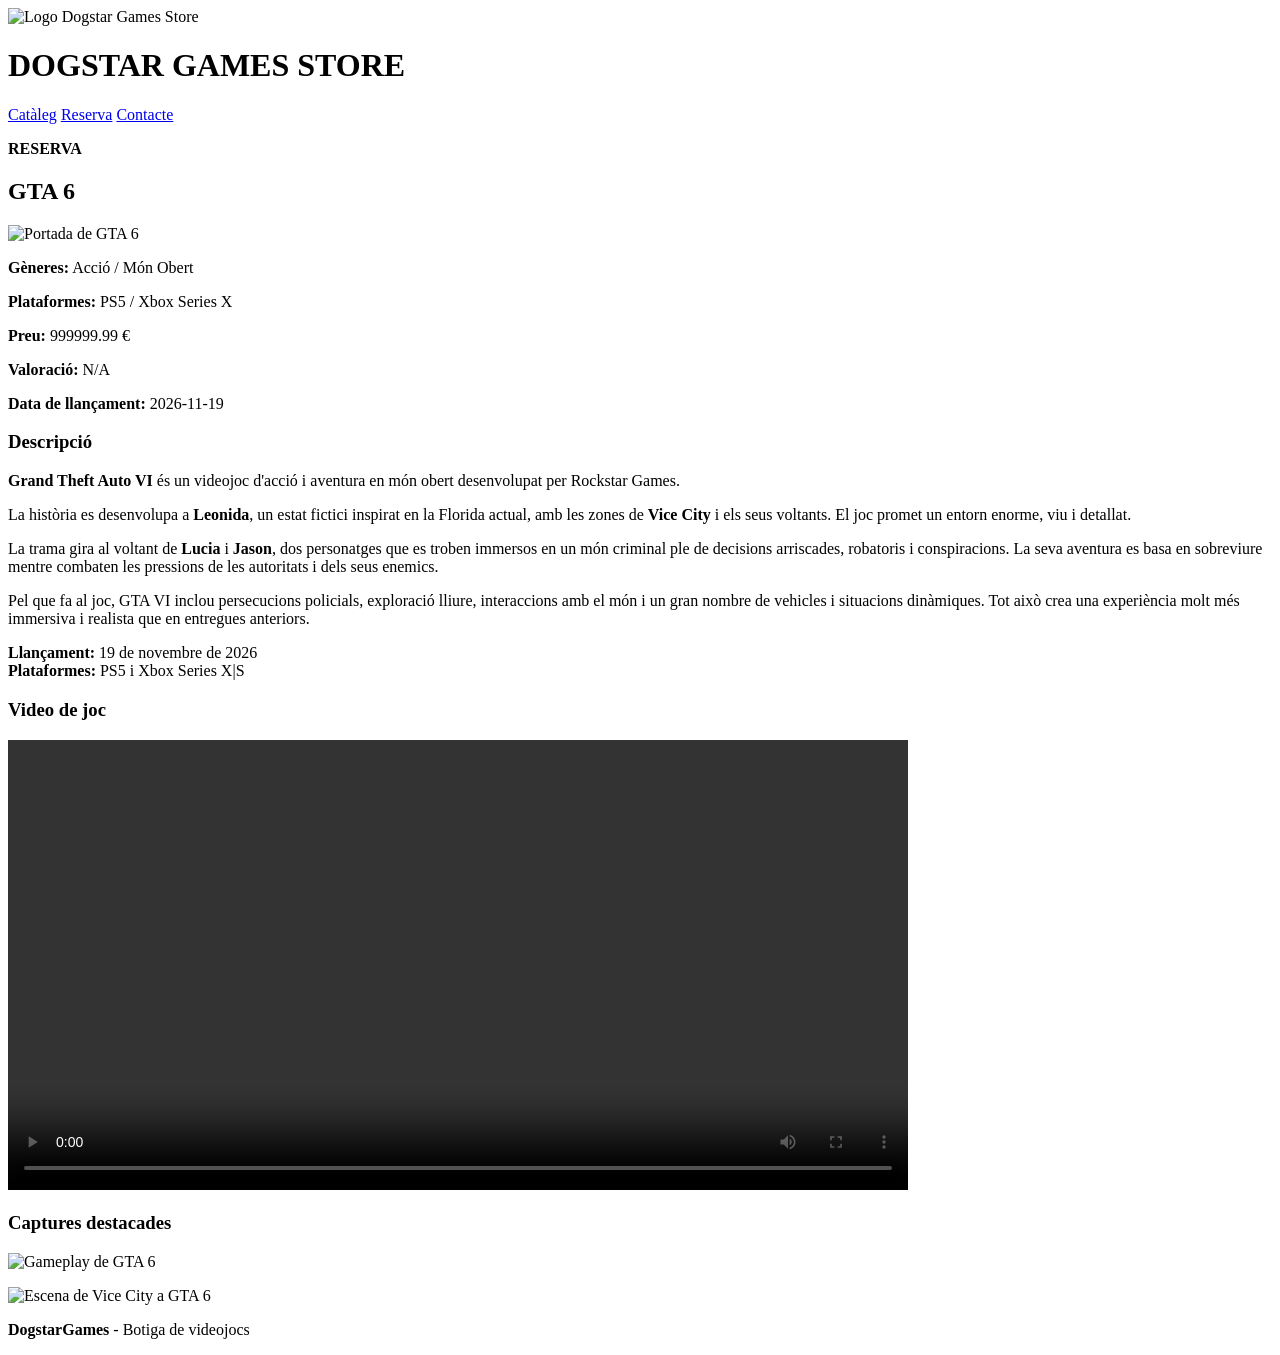
==== html/fitxa.html @ f4ef096f "rthrt" ====
<!DOCTYPE html>
<html lang="ca">
    <head>
        <meta charset="UTF-8">
        <title>GTA 6 | Dogstar Games Store</title>
        <meta name="description" content="Fitxa detallada del joc GTA 6 a Dogstar Games Store">
        <meta name="viewport" content="width=device-width, initial-scale=1.0">
        
    </head>
    <body>
        <header class="site-header">
            <div class="brand">
                <img src="img/logo dogstar.png" alt="Logo Dogstar Games Store" width="40" height="40">
                <h1>DOGSTAR GAMES STORE</h1>
            </div>
            <nav class="main-nav">
                <a href="web cataleg videojocs .html">Catàleg</a>
                <a href="formulari reserva.html">Reserva</a>
                <a href="contacte.html">Contacte</a>
            </nav>
        </header>

        <main>
            <section>
                <p><strong>RESERVA</strong></p>
                <h2><strong>GTA 6</strong></h2>
                <img src="img/GTA VI.jpg" alt="Portada de GTA 6" width="900" height="500">
                <p><strong>Gèneres:</strong> Acció / Món Obert</p>
                <p><strong>Plataformes:</strong> PS5 / Xbox Series X</p>
                <p><strong>Preu:</strong> 999999.99 €</p>
                <p><strong>Valoració:</strong> N/A </p>
                <p><strong>Data de llançament:</strong> 2026-11-19</p>
            </section>

            <section>
                <h3>Descripció</h3>

                <p><strong>Grand Theft Auto VI</strong> és un videojoc d'acció i aventura en món obert desenvolupat per Rockstar Games.</p>

                <p>La història es desenvolupa a <strong>Leonida</strong>, un estat fictici inspirat en la Florida actual, amb les zones de <strong>Vice City</strong> i els seus voltants. El joc promet un entorn enorme, viu i detallat.</p>

                <p>La trama gira al voltant de <strong>Lucia</strong> i <strong>Jason</strong>, dos personatges que es troben immersos en un món criminal ple de decisions arriscades, robatoris i conspiracions. La seva aventura es basa en sobreviure mentre combaten les pressions de les autoritats i dels seus enemics.</p>

                <p>Pel que fa al joc, GTA VI inclou persecucions policials, exploració lliure, interaccions amb el món i un gran nombre de vehicles i situacions dinàmiques. Tot això crea una experiència molt més immersiva i realista que en entregues anteriors.</p>

                <p><strong>Llançament:</strong> 19 de novembre de 2026<br>
                <strong>Plataformes:</strong> PS5 i Xbox Series X|S</p>
            </section>
                        <section>
                <h3>Video de joc</h3>
                <video controls width="900">
                  <source src="img/GTA VI Launch Trailer.mp4" type="video/mp4">
                </video>
            </section>
            <section>
                <h3>Captures destacades</h3>
                <img src="img/1 Gameplay GTA VI.jpg" alt="Gameplay de GTA 6" width="900" height="500">
                <p></p>
                <img src="img/Lucia Vaixell.jpg" alt="Escena de Vice City a GTA 6" width="900" height="500">
            </section>


        </main>

        <footer>
            <p><strong>DogstarGames</strong> - Botiga de videojocs</p>
        </footer>
    </body>
</html>
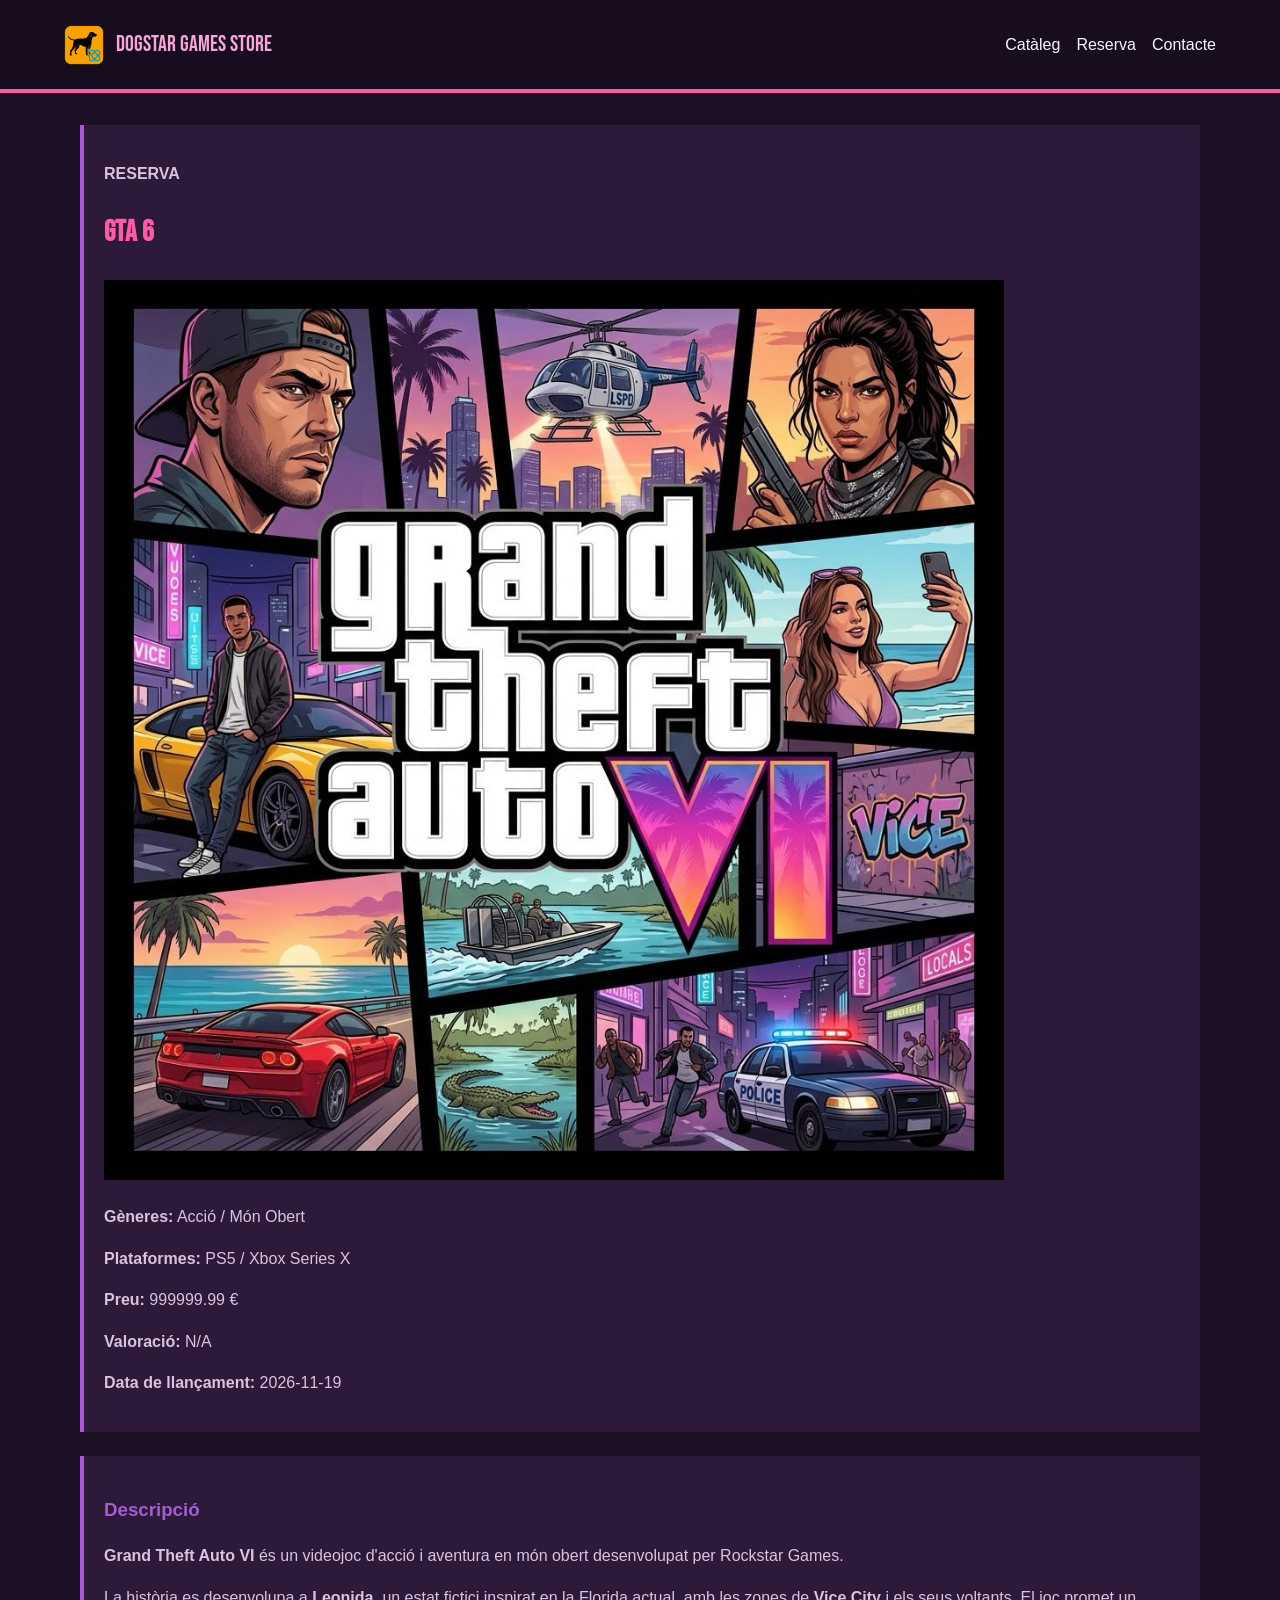
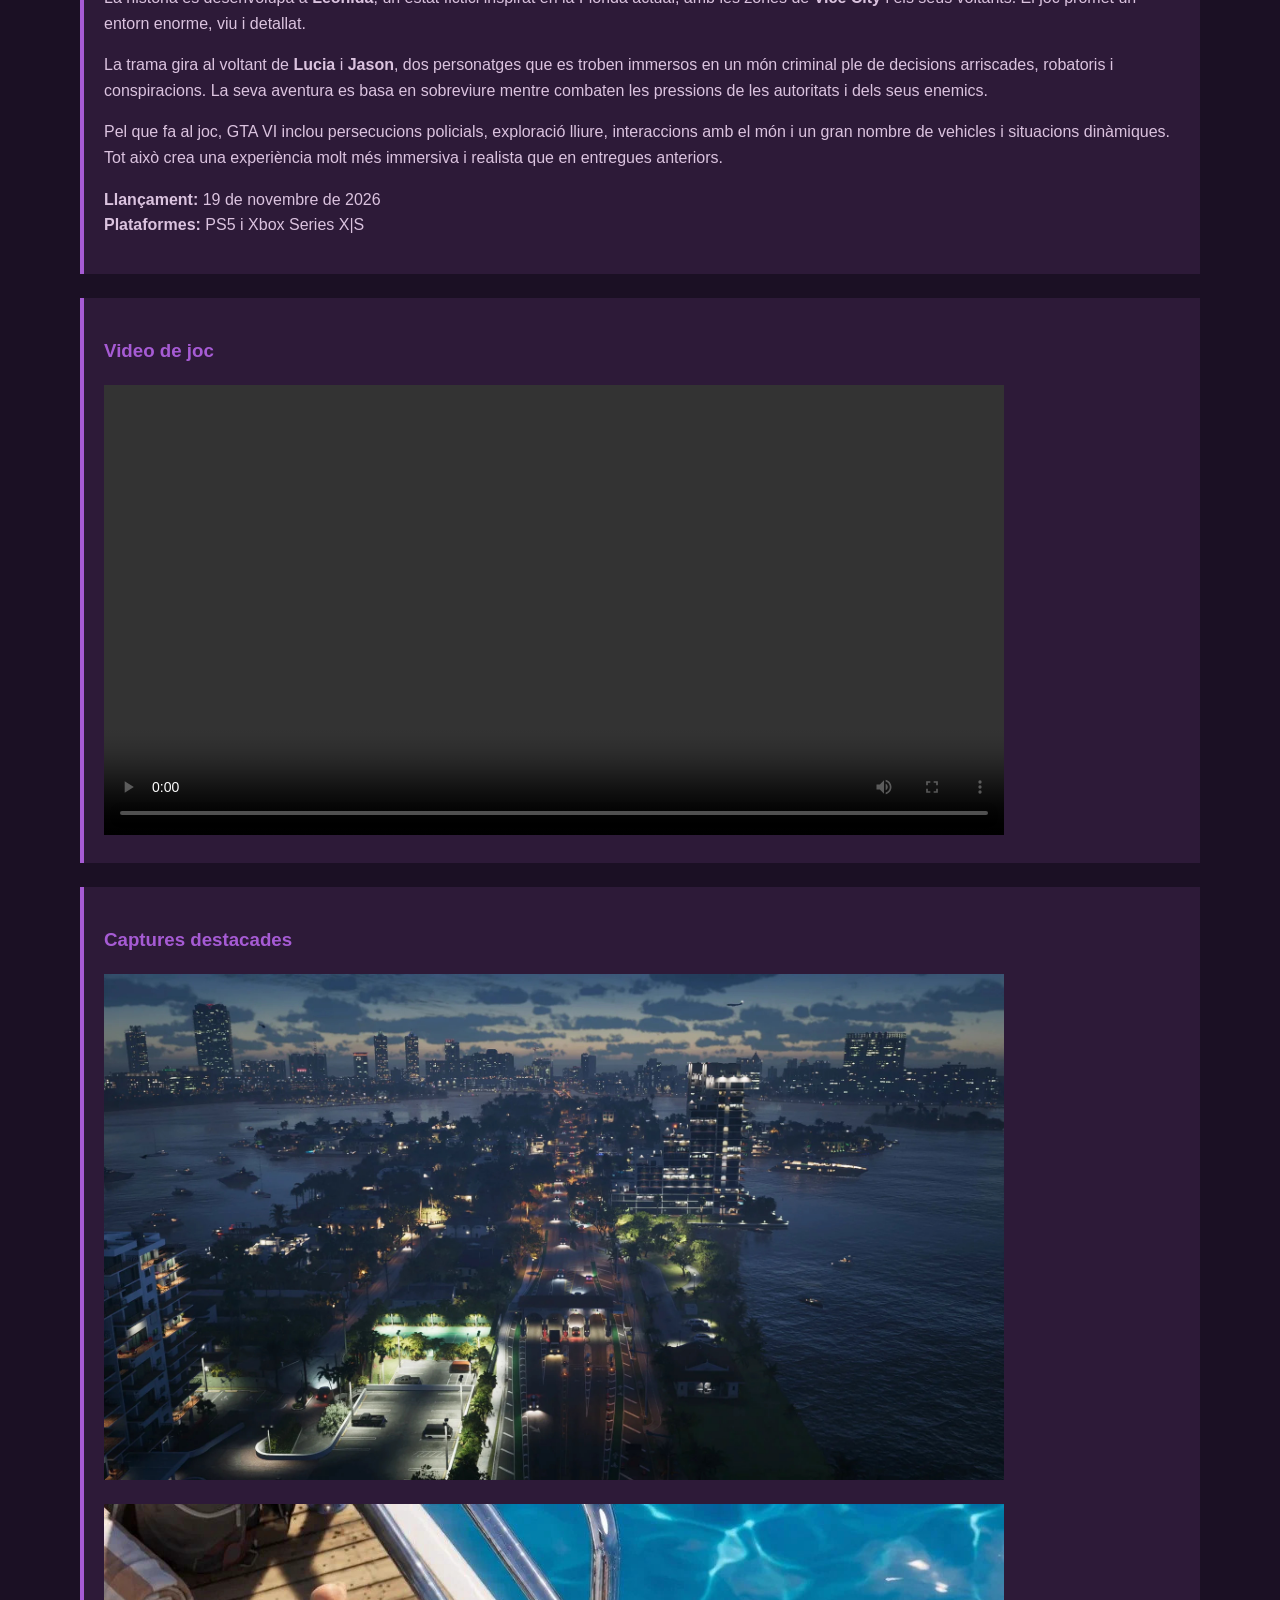
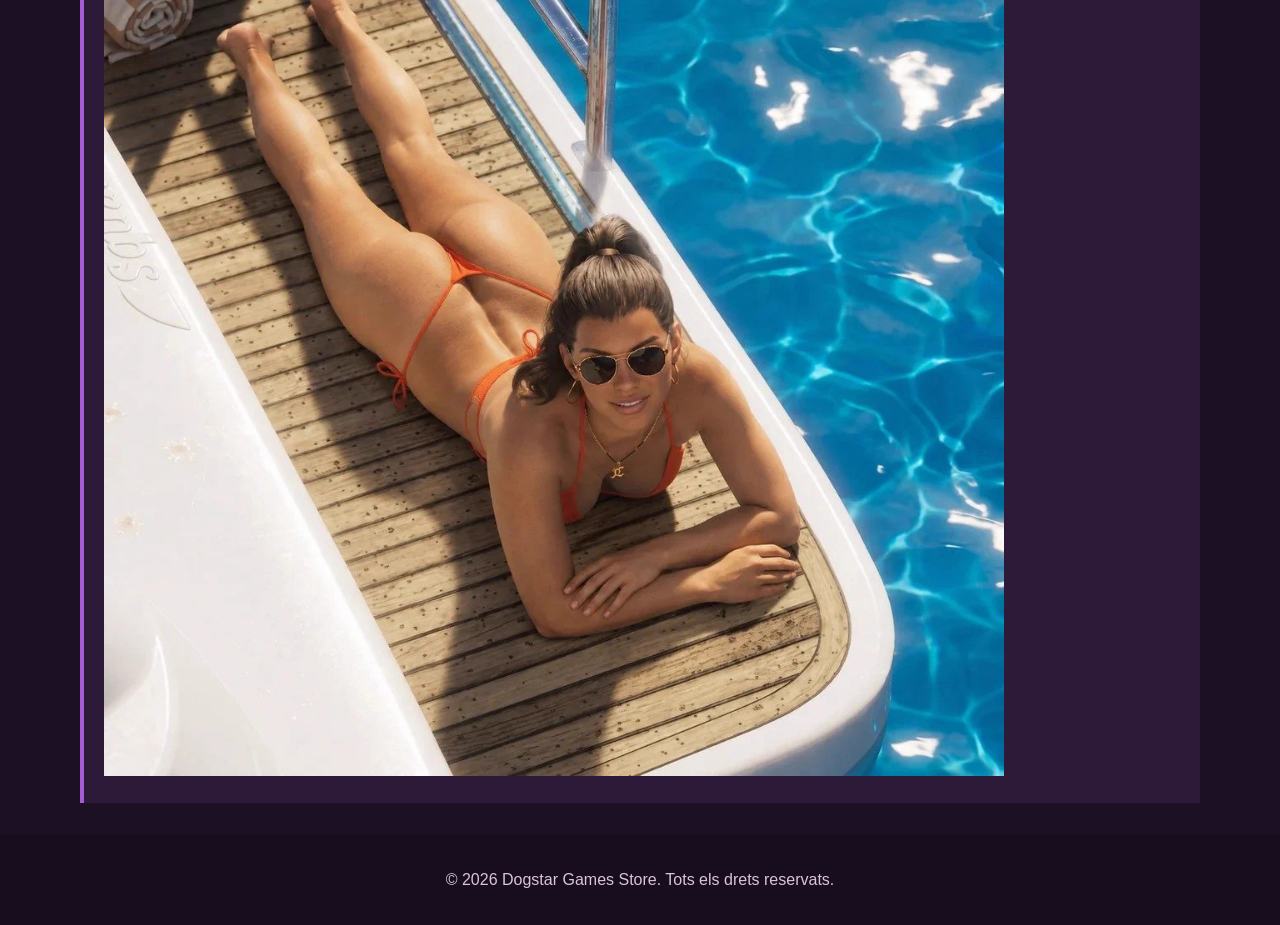
==== commit dbdb4014: "Final." ====
--- a/html/fitxa.html
+++ b/html/fitxa.html
@@ -5,12 +5,13 @@
         <title>GTA 6 | Dogstar Games Store</title>
         <meta name="description" content="Fitxa detallada del joc GTA 6 a Dogstar Games Store">
         <meta name="viewport" content="width=device-width, initial-scale=1.0">
+        <link rel="stylesheet" href="../css/estils.css">
         
     </head>
     <body>
         <header class="site-header">
-            <div class="brand">
-                <img src="img/logo dogstar.png" alt="Logo Dogstar Games Store" width="40" height="40">
+            <div class="logo">
+                <img src="../img/logo dogstar.png" alt="Logo Dogstar Games Store" width="40" height="40">
                 <h1>DOGSTAR GAMES STORE</h1>
             </div>
             <nav class="main-nav">
@@ -20,11 +21,11 @@
             </nav>
         </header>
 
-        <main>
+        <main id="fitxa">
             <section>
                 <p><strong>RESERVA</strong></p>
                 <h2><strong>GTA 6</strong></h2>
-                <img src="img/GTA VI.jpg" alt="Portada de GTA 6" width="900" height="500">
+                <img src="../img/GTA VI.jpg" alt="Portada de GTA 6" width="900" height="500">
                 <p><strong>Gèneres:</strong> Acció / Món Obert</p>
                 <p><strong>Plataformes:</strong> PS5 / Xbox Series X</p>
                 <p><strong>Preu:</strong> 999999.99 €</p>
@@ -49,21 +50,21 @@
                         <section>
                 <h3>Video de joc</h3>
                 <video controls width="900">
-                  <source src="img/GTA VI Launch Trailer.mp4" type="video/mp4">
+                  <source src="../img/GTA VI Launch Trailer.mp4" type="video/mp4">
                 </video>
             </section>
             <section>
                 <h3>Captures destacades</h3>
-                <img src="img/1 Gameplay GTA VI.jpg" alt="Gameplay de GTA 6" width="900" height="500">
+                <img src="../img/1 Gameplay GTA VI.jpg" alt="Gameplay de GTA 6" width="900" height="500">
                 <p></p>
-                <img src="img/Lucia Vaixell.jpg" alt="Escena de Vice City a GTA 6" width="900" height="500">
+                <img src="../img/Lucia Vaixell.jpg" alt="Escena de Vice City a GTA 6" width="900" height="500">
             </section>
 
 
         </main>
 
         <footer>
-            <p><strong>DogstarGames</strong> - Botiga de videojocs</p>
+            <p>&copy; 2026 Dogstar Games Store. Tots els drets reservats.</p>
         </footer>
     </body>
 </html>
--- a/css/estils.css
+++ b/css/estils.css
@@ -0,0 +1,122 @@
+@import url("https://fonts.googleapis.com/css2?family=Bebas+Neue&display=swap");
+
+* {
+    box-sizing: border-box;
+}
+
+:root {
+    --fons: #1b1024;
+    --superficie: #2d1a38;
+    --text: #fff3fb;
+    --textSuau: #dbc3df;
+    --lila: #a65bd4;
+    --rosa: #ff5ca8;
+    --rosaClar: #f6a6d8;
+    --text-font: Arial, sans-serif;
+    --title-font: "Bebas Neue", Impact, "Arial Narrow Bold", sans-serif;
+}
+
+body {
+    margin: 0;
+    background: var(--fons);
+    color: var(--text);
+    font-family: var(--text-font);
+    line-height: 1.6;
+}
+
+.site-header,
+.logo,
+.main-nav {
+    display: flex;
+    align-items: center;
+}
+
+.site-header {
+    justify-content: space-between;
+    flex-wrap: wrap;
+    gap: 1rem;
+    padding: 1rem 5%;
+    background: #170d1e;
+    border-bottom: .25rem solid var(--rosa);
+}
+
+.logo { gap: .75rem; }
+.logo h1 { color: var(--rosaClar); font: 1.4rem var(--title-font); text-transform: uppercase; }
+.main-nav { flex-wrap: wrap; gap: 1rem; }
+.main-nav a { color: var(--text); text-decoration: none; }
+.main-nav a:hover { color: var(--rosaClar); }
+
+main {
+    width: 90%;
+    max-width: 70rem;
+    margin: 2rem auto;
+}
+
+#reserva { max-width: 42rem; }
+
+.catalog {
+    display: grid;
+    max-width: 76rem;
+    grid-template-columns: repeat(auto-fit, minmax(15rem, 1fr));
+    gap: 1rem;
+}
+
+.catalog-title {
+    grid-column: 1 / -1;
+    margin: 0;
+    font-size: 2.5rem;
+}
+
+section {
+    margin-bottom: 1.5rem;
+    padding: 1.25rem;
+    background: var(--superficie);
+    border-left: .3rem solid var(--lila);
+}
+
+.catalog section { margin: 0; border-left-color: var(--rosa); }
+
+h2 { color: var(--rosa); }
+h3 { color: var(--lila); }
+h2 {
+    font-family: var(--title-font);
+    font-size: 1.8rem;
+    font-weight: normal;
+    text-transform: uppercase;
+}
+p { color: var(--textSuau); }
+.catalog h3 { color: var(--textSuau); }
+
+img, video { max-width: 100%; height: auto; }
+.catalog img { display: block; width: auto; margin: .5rem auto; }
+
+form { padding: 1.25rem; border-top: .25rem solid var(--rosaClar); }
+input:not([type="checkbox"]), select, textarea {
+    width: 100%;
+    margin: .3rem 0 1rem;
+    padding: .65rem;
+    color: var(--text);
+    border: 1px solid var(--textSuau);
+    font: inherit;
+}
+
+button {
+    padding: .7rem 1rem;
+    color: #fff;
+    background: var(--lila);
+    border: 0;
+    cursor: pointer;
+}
+button:hover { background: var(--rosa); }
+
+footer {
+    padding: 1rem;
+    color: #fff;
+    background: #170d1e;
+    text-align: center;
+}
+
+@media (max-width: 40rem) {
+    .site-header { align-items: flex-start; flex-direction: column; }
+    .catalog { grid-template-columns: 1fr; }
+}
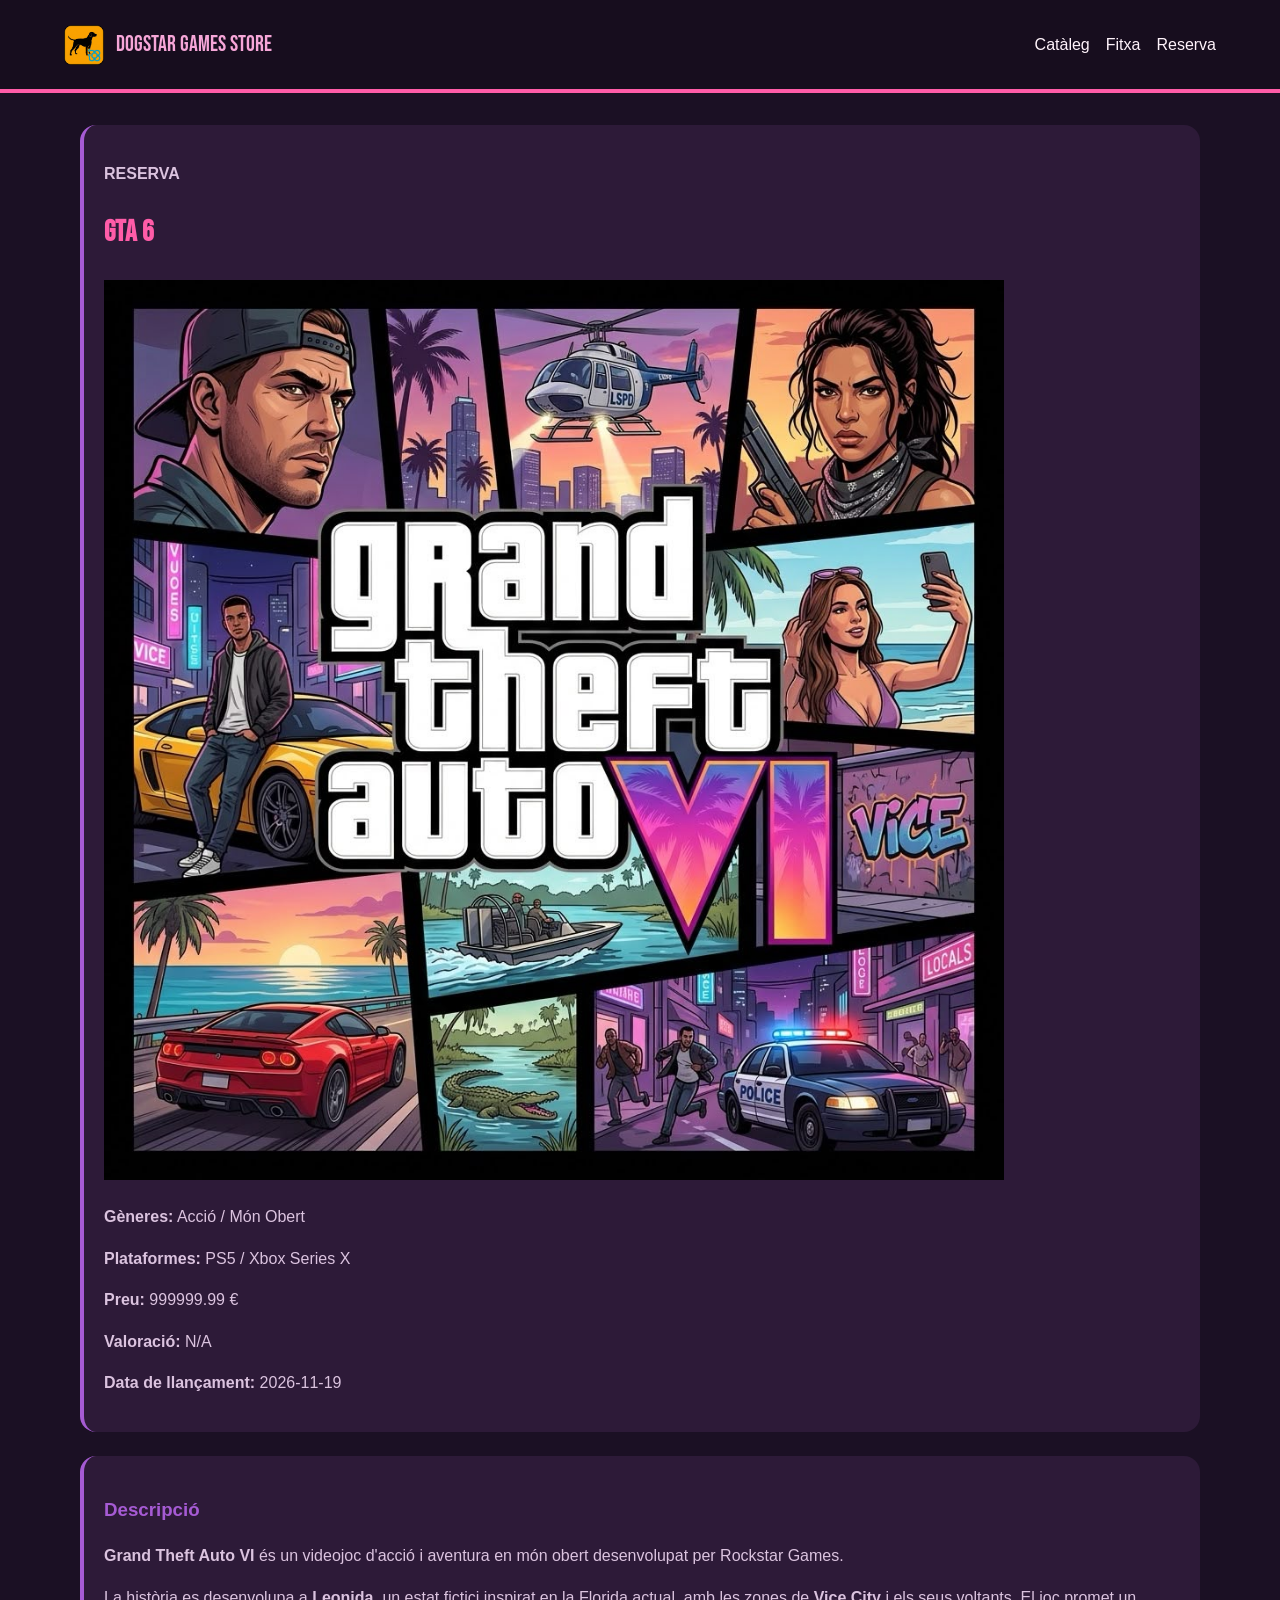
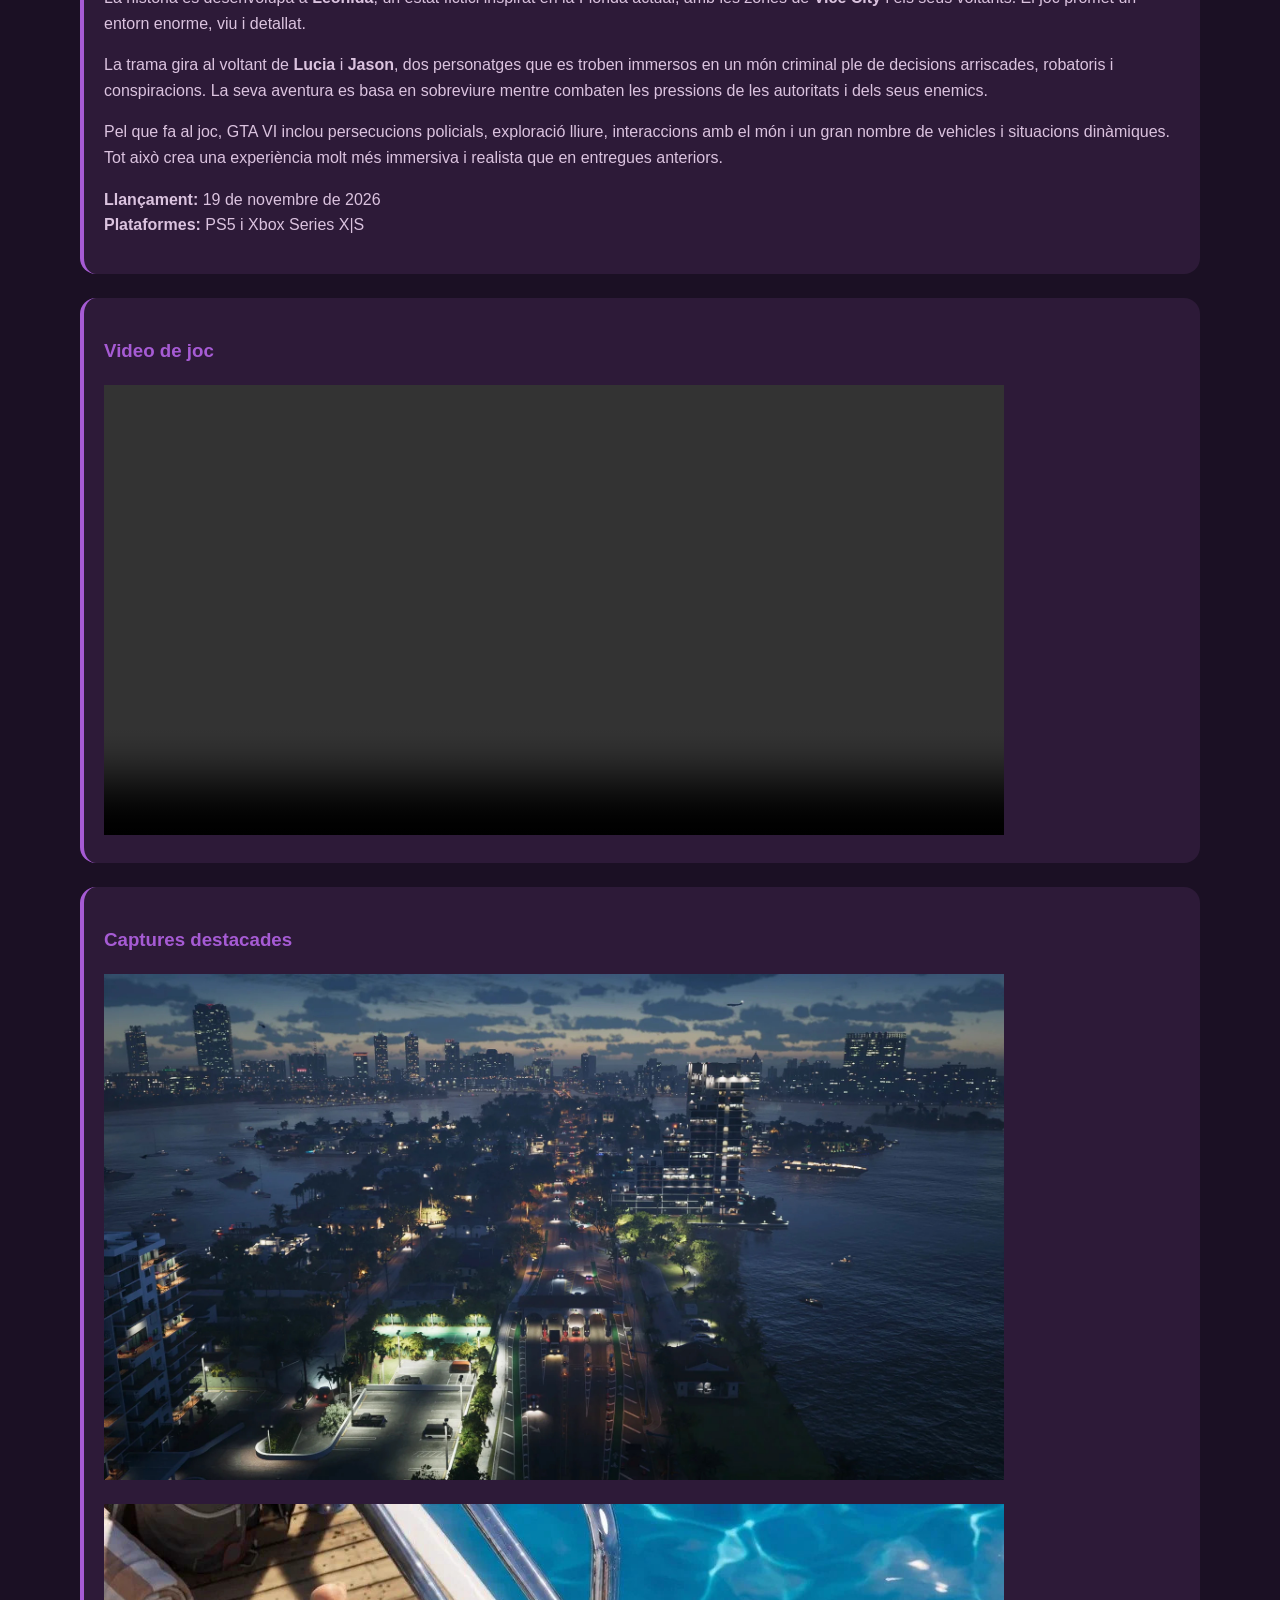
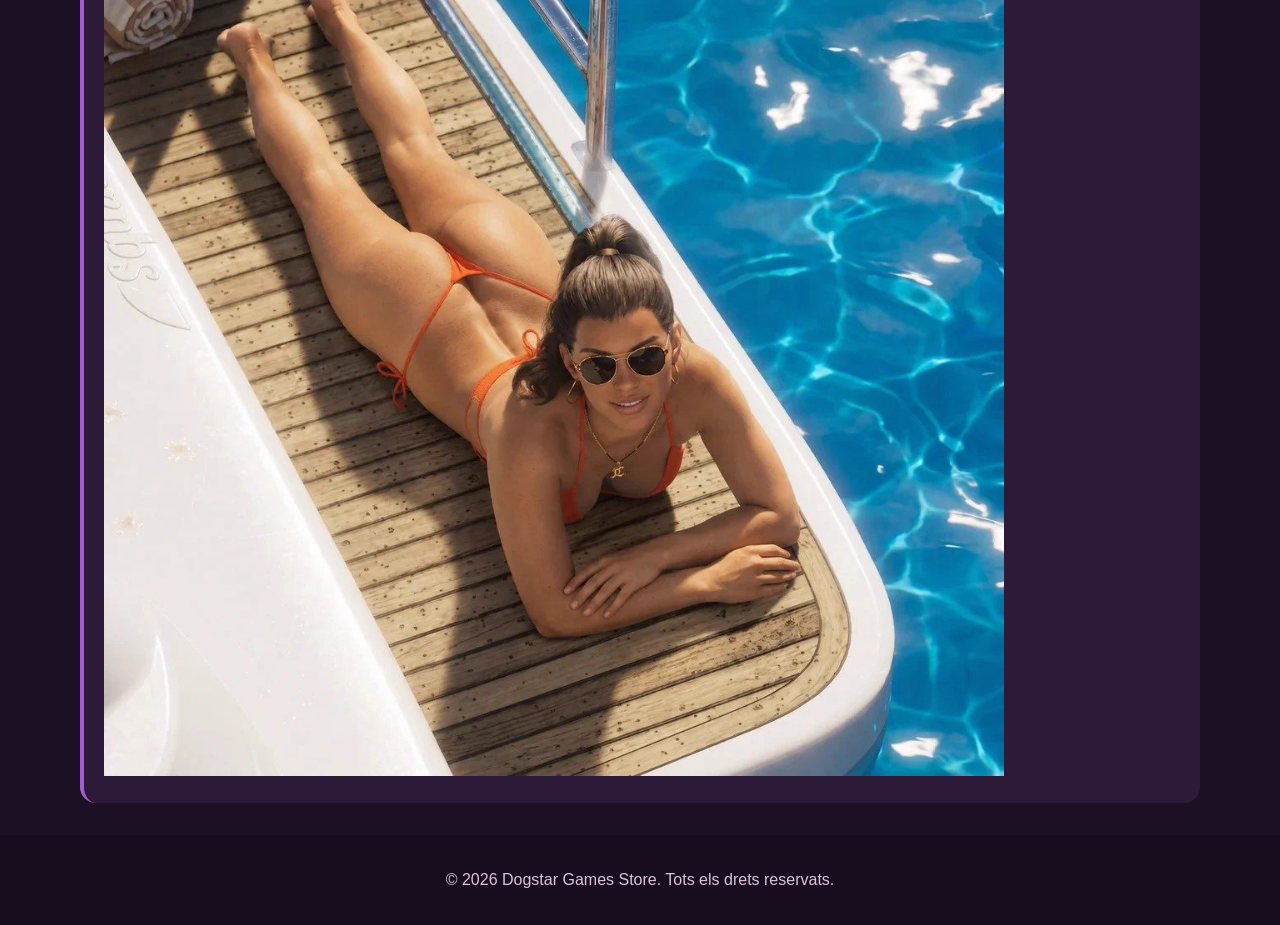
==== commit 442c9b98: "me cago en mis muetos" ====
--- a/html/fitxa.html
+++ b/html/fitxa.html
@@ -16,8 +16,8 @@
             </div>
             <nav class="main-nav">
                 <a href="web cataleg videojocs .html">Catàleg</a>
+                <a href="fitxa.html">Fitxa</a>
                 <a href="formulari reserva.html">Reserva</a>
-                <a href="contacte.html">Contacte</a>
             </nav>
         </header>
 
--- a/css/estils.css
+++ b/css/estils.css
@@ -72,6 +72,7 @@
     padding: 1.25rem;
     background: var(--superficie);
     border-left: .3rem solid var(--lila);
+    border-radius: 1rem;
 }
 
 .catalog section { margin: 0; border-left-color: var(--rosa); }
@@ -90,14 +91,24 @@
 img, video { max-width: 100%; height: auto; }
 .catalog img { display: block; width: auto; margin: .5rem auto; }
 
-form { padding: 1.25rem; border-top: .25rem solid var(--rosaClar); }
+form {
+    padding: 1.25rem;
+    border-top: .25rem solid var(--rosaClar);
+    border-radius: 1rem;
+}
 input:not([type="checkbox"]), select, textarea {
     width: 100%;
     margin: .3rem 0 1rem;
     padding: .65rem;
-    color: var(--text);
+    color: #ffffff;
+    background: #2d1a38;
     border: 1px solid var(--textSuau);
+    border-radius: .75rem;
     font: inherit;
+}
+select, option {
+    color: #ffffff;
+    background: #2d1a38;
 }
 
 button {
@@ -105,6 +116,7 @@
     color: #fff;
     background: var(--lila);
     border: 0;
+    border-radius: .75rem;
     cursor: pointer;
 }
 button:hover { background: var(--rosa); }
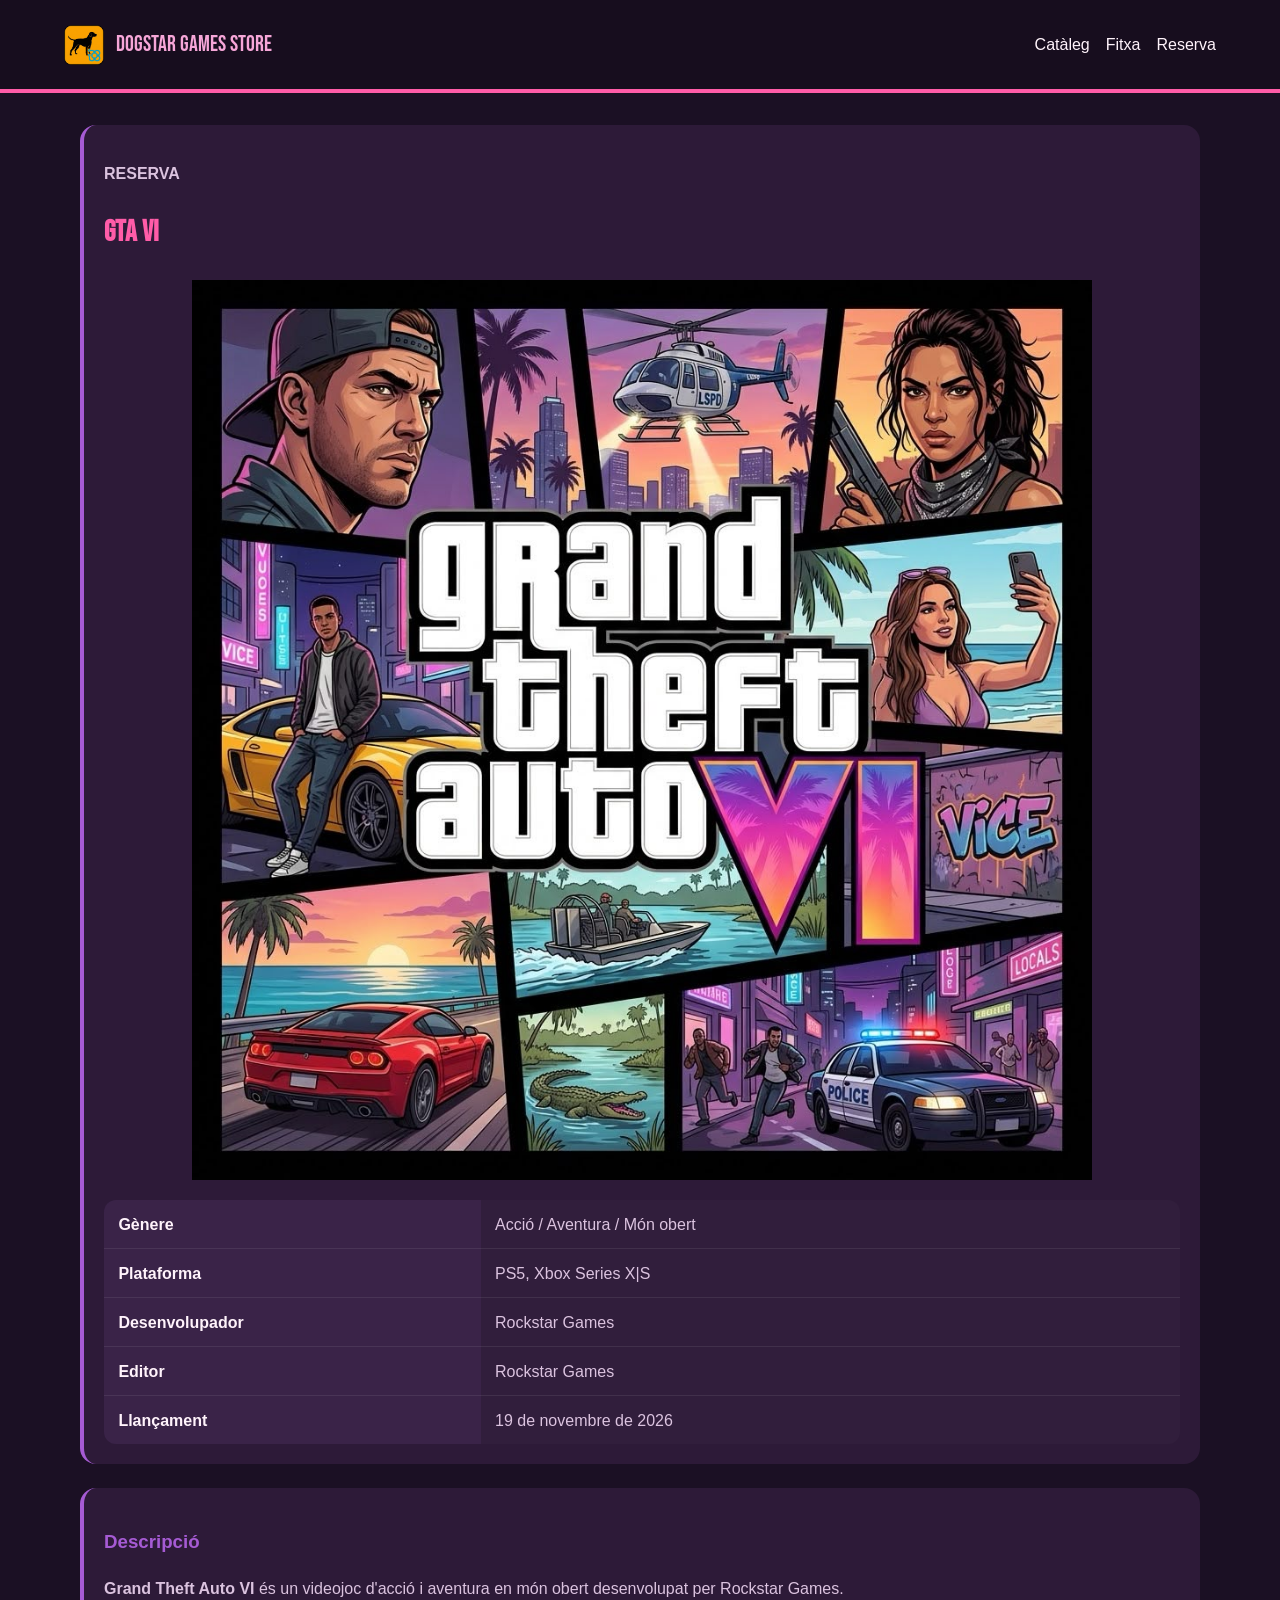
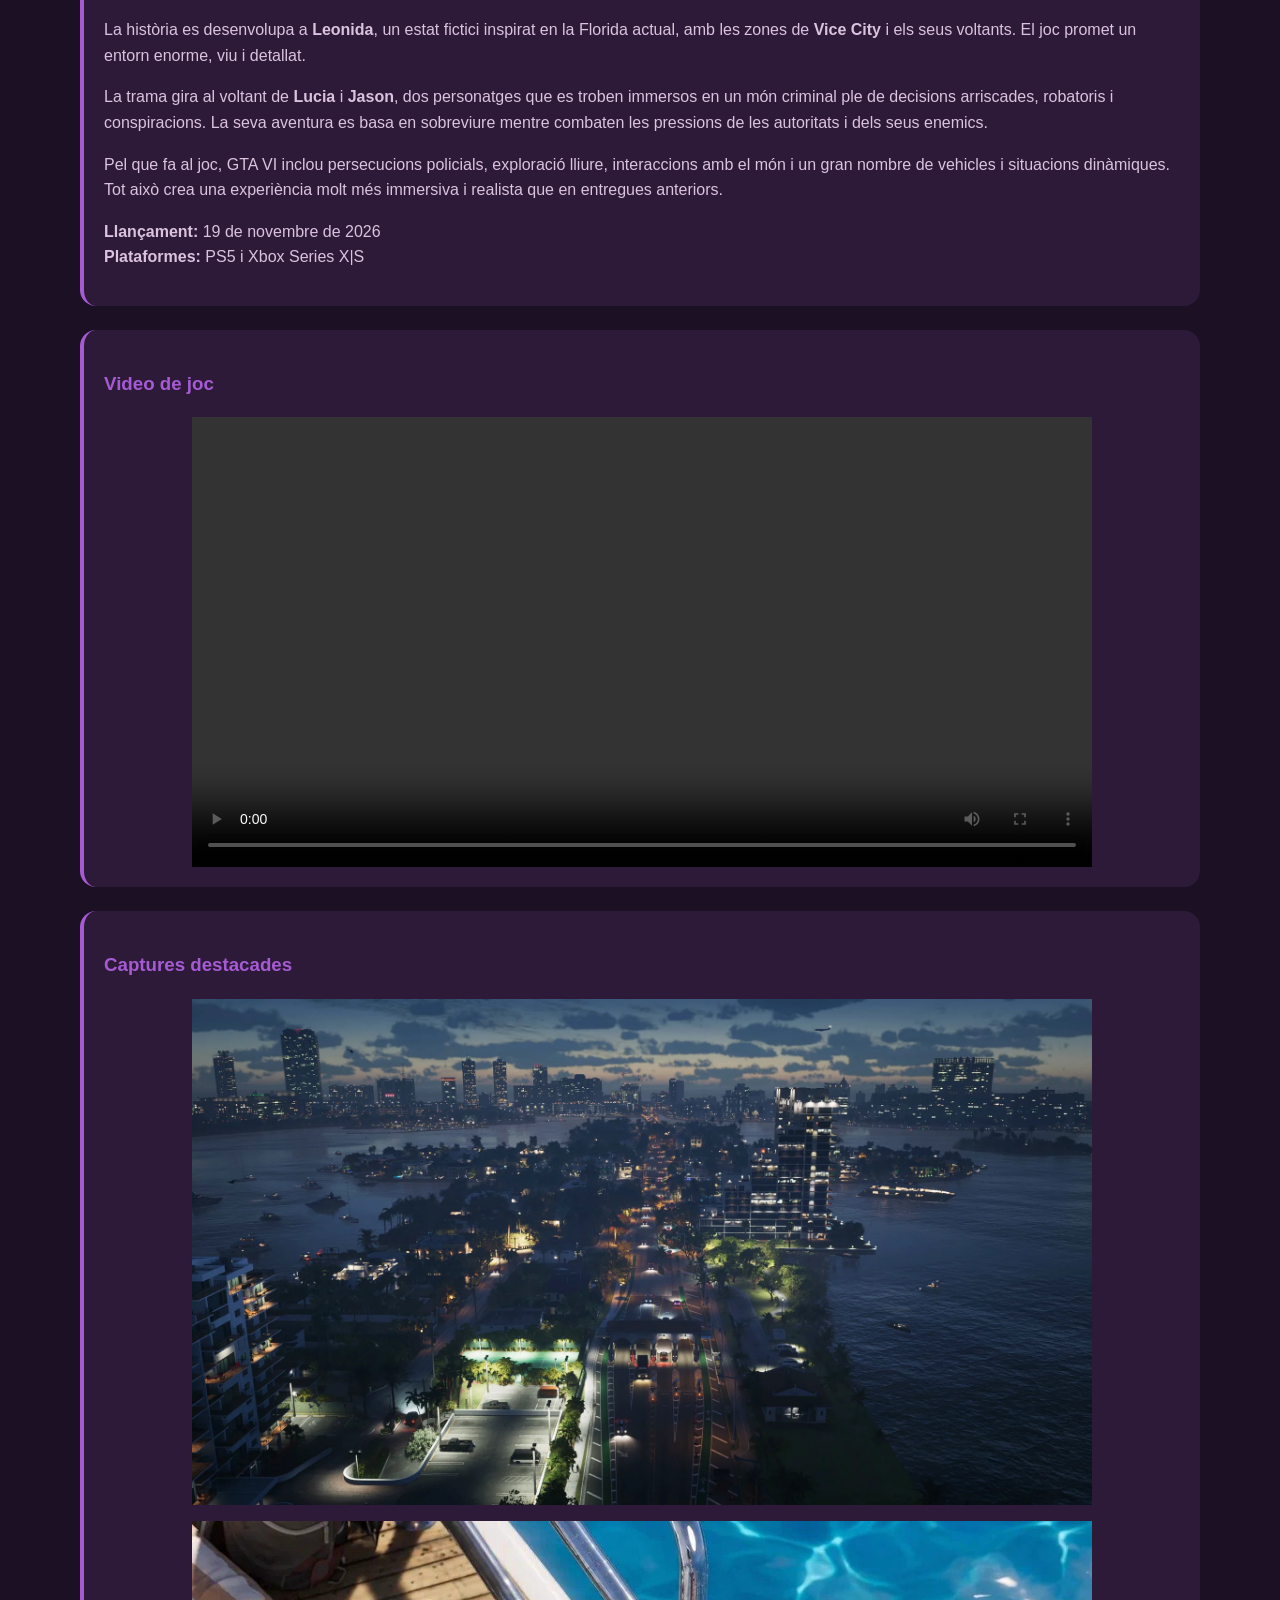
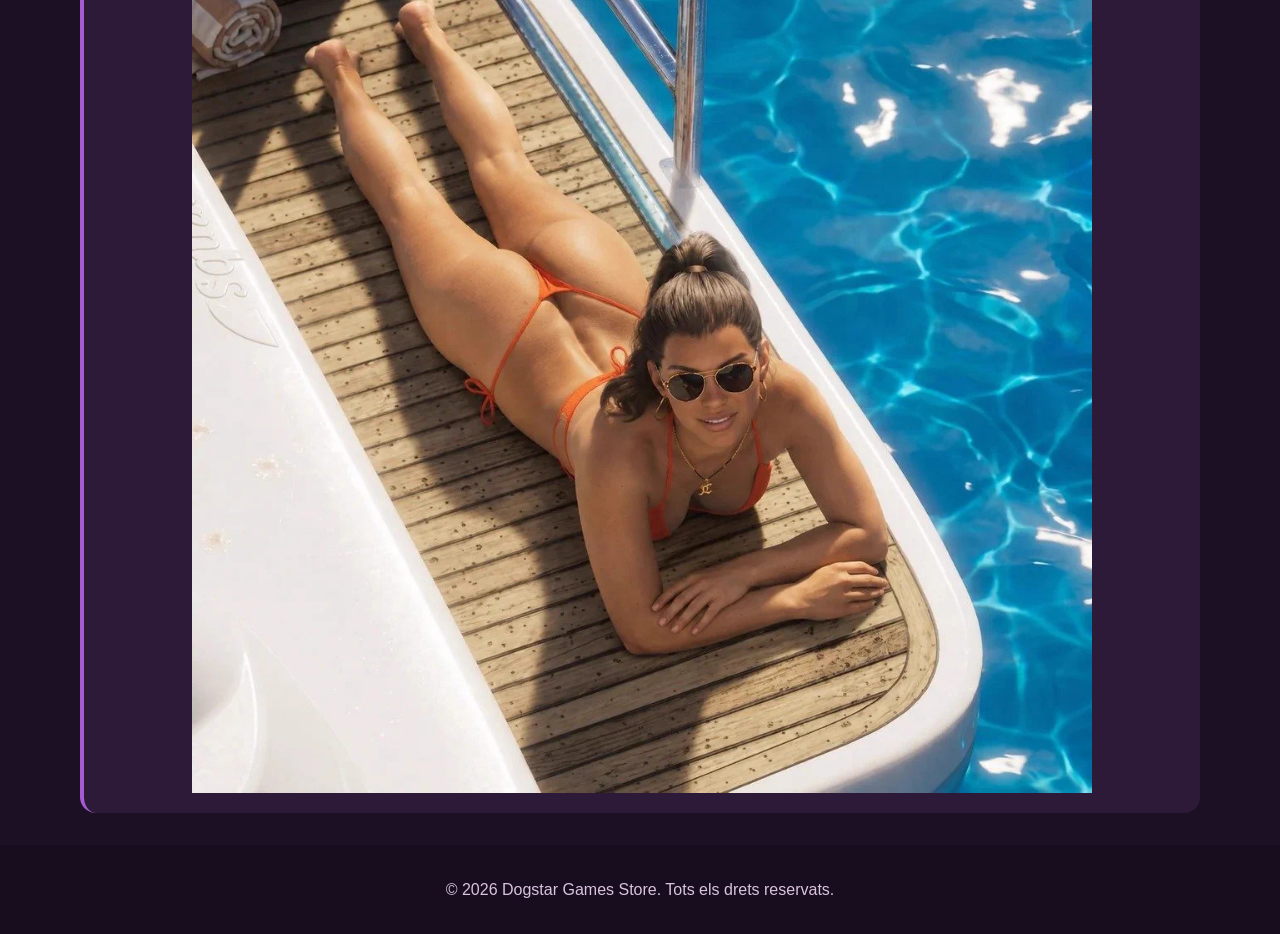
==== commit b5f130e8: "VERSIÓ 1.0" ====
--- a/html/fitxa.html
+++ b/html/fitxa.html
@@ -2,7 +2,7 @@
 <html lang="ca">
     <head>
         <meta charset="UTF-8">
-        <title>GTA 6 | Dogstar Games Store</title>
+        <title>GTA VI | Dogstar Games Store</title>
         <meta name="description" content="Fitxa detallada del joc GTA 6 a Dogstar Games Store">
         <meta name="viewport" content="width=device-width, initial-scale=1.0">
         <link rel="stylesheet" href="../css/estils.css">
@@ -10,10 +10,10 @@
     </head>
     <body>
         <header class="site-header">
-            <div class="logo">
+            <a href="web cataleg videojocs .html" class="logo" aria-label="Anar al catàleg de videojocs">
                 <img src="../img/logo dogstar.png" alt="Logo Dogstar Games Store" width="40" height="40">
                 <h1>DOGSTAR GAMES STORE</h1>
-            </div>
+            </a>
             <nav class="main-nav">
                 <a href="web cataleg videojocs .html">Catàleg</a>
                 <a href="fitxa.html">Fitxa</a>
@@ -24,13 +24,32 @@
         <main id="fitxa">
             <section>
                 <p><strong>RESERVA</strong></p>
-                <h2><strong>GTA 6</strong></h2>
+                <h2><strong>GTA VI</strong></h2>
                 <img src="../img/GTA VI.jpg" alt="Portada de GTA 6" width="900" height="500">
-                <p><strong>Gèneres:</strong> Acció / Món Obert</p>
-                <p><strong>Plataformes:</strong> PS5 / Xbox Series X</p>
-                <p><strong>Preu:</strong> 999999.99 €</p>
-                <p><strong>Valoració:</strong> N/A </p>
-                <p><strong>Data de llançament:</strong> 2026-11-19</p>
+                <table class="fitxa-table" aria-label="Informació técnica del joc">
+                    <tbody>
+                        <tr>
+                            <th scope="row">Gènere</th>
+                            <td>Acció / Aventura / Món obert</td>
+                        </tr>
+                        <tr>
+                            <th scope="row">Plataforma</th>
+                            <td>PS5, Xbox Series X|S</td>
+                        </tr>
+                        <tr>
+                            <th scope="row">Desenvolupador</th>
+                            <td>Rockstar Games</td>
+                        </tr>
+                        <tr>
+                            <th scope="row">Editor</th>
+                            <td>Rockstar Games</td>
+                        </tr>
+                        <tr>
+                            <th scope="row">Llançament</th>
+                            <td>19 de novembre de 2026</td>
+                        </tr>
+                    </tbody>
+                </table>
             </section>
 
             <section>
--- a/css/estils.css
+++ b/css/estils.css
@@ -40,7 +40,23 @@
     border-bottom: .25rem solid var(--rosa);
 }
 
-.logo { gap: .75rem; }
+.logo {
+    gap: .75rem;
+    color: inherit;
+    text-decoration: none;
+    outline: none;
+}
+
+.logo:visited,
+.logo:hover,
+.logo:focus,
+.logo:active {
+    color: inherit;
+    text-decoration: none;
+    outline: none;
+    background: transparent;
+}
+
 .logo h1 { color: var(--rosaClar); font: 1.4rem var(--title-font); text-transform: uppercase; }
 .main-nav { flex-wrap: wrap; gap: 1rem; }
 .main-nav a { color: var(--text); text-decoration: none; }
@@ -88,8 +104,110 @@
 p { color: var(--textSuau); }
 .catalog h3 { color: var(--textSuau); }
 
+.game-header {
+    display: flex;
+    justify-content: space-between;
+    align-items: center;
+    gap: .75rem;
+    margin-bottom: .5rem;
+    min-width: 0;
+}
+
+.game-header h2 {
+    margin: 0;
+    flex: 1;
+    min-width: 0;
+}
+
+.rating {
+    display: inline-flex;
+    align-items: center;
+    justify-content: center;
+    gap: .35rem;
+    padding: .5rem .8rem;
+    border-radius: 999px;
+    border: 1px solid rgba(244, 201, 93, 0.6);
+    background: rgba(244, 201, 93, 0.18);
+    color: #f4c95d;
+    font-weight: 700;
+    font-size: .82rem;
+    line-height: 1;
+    white-space: nowrap;
+    flex-shrink: 0;
+}
+
+.rating-pending {
+    background: #dfe7f4;
+    border-color: rgba(27, 16, 36, 0.2);
+    color: #1b1024;
+}
+
+.badge-row {
+    display: flex;
+    flex-wrap: wrap;
+    gap: .5rem;
+    margin: .5rem 0 1rem;
+}
+
+.badge {
+    display: inline-block;
+    padding: .35rem .75rem;
+    border-radius: 999px;
+    font-size: .72rem;
+    font-weight: 700;
+    letter-spacing: .04em;
+    text-transform: uppercase;
+    line-height: 1.2;
+}
+
+.badge-popular {
+    background: #f4c95d;
+    color: #1b1024;
+}
+
+.badge-upcoming {
+    background: #4aa3ff;
+    color: #ffffff;
+}
+
+.fitxa-table {
+    width: 100%;
+    margin-top: 1.25rem;
+    border-collapse: collapse;
+    background: rgba(255, 255, 255, 0.02);
+    border-radius: .75rem;
+    overflow: hidden;
+}
+
+.fitxa-table th,
+.fitxa-table td {
+    padding: .7rem .9rem;
+    text-align: left;
+    border-bottom: 1px solid rgba(255, 255, 255, 0.08);
+    color: var(--textSuau);
+}
+
+.fitxa-table th {
+    width: 35%;
+    color: var(--text);
+    font-weight: bold;
+    background: rgba(166, 91, 212, 0.08);
+}
+
+.fitxa-table tr:last-child th,
+.fitxa-table tr:last-child td {
+    border-bottom: 0;
+}
+
 img, video { max-width: 100%; height: auto; }
 .catalog img { display: block; width: auto; margin: .5rem auto; }
+#fitxa img,
+#fitxa video {
+    display: block;
+    margin: 0 auto;
+    max-width: 100%;
+    height: auto;
+}
 
 form {
     padding: 1.25rem;
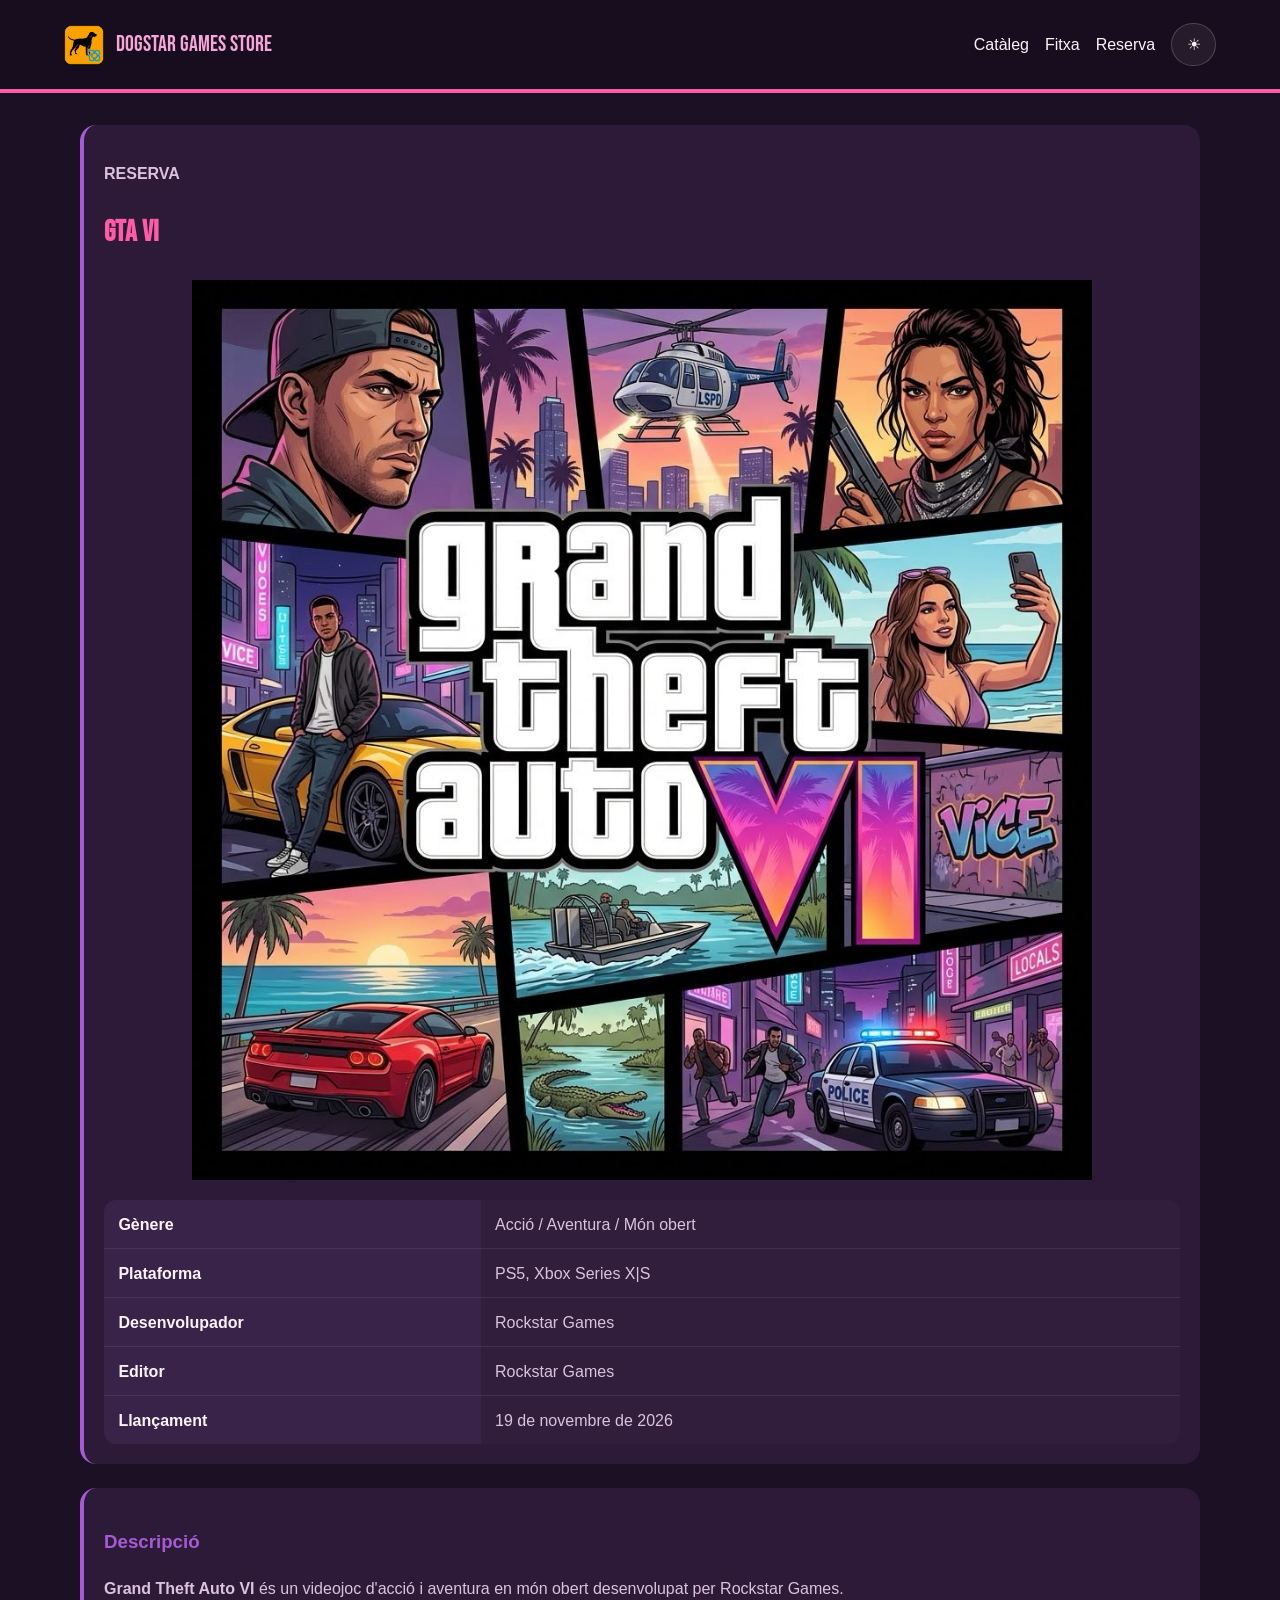
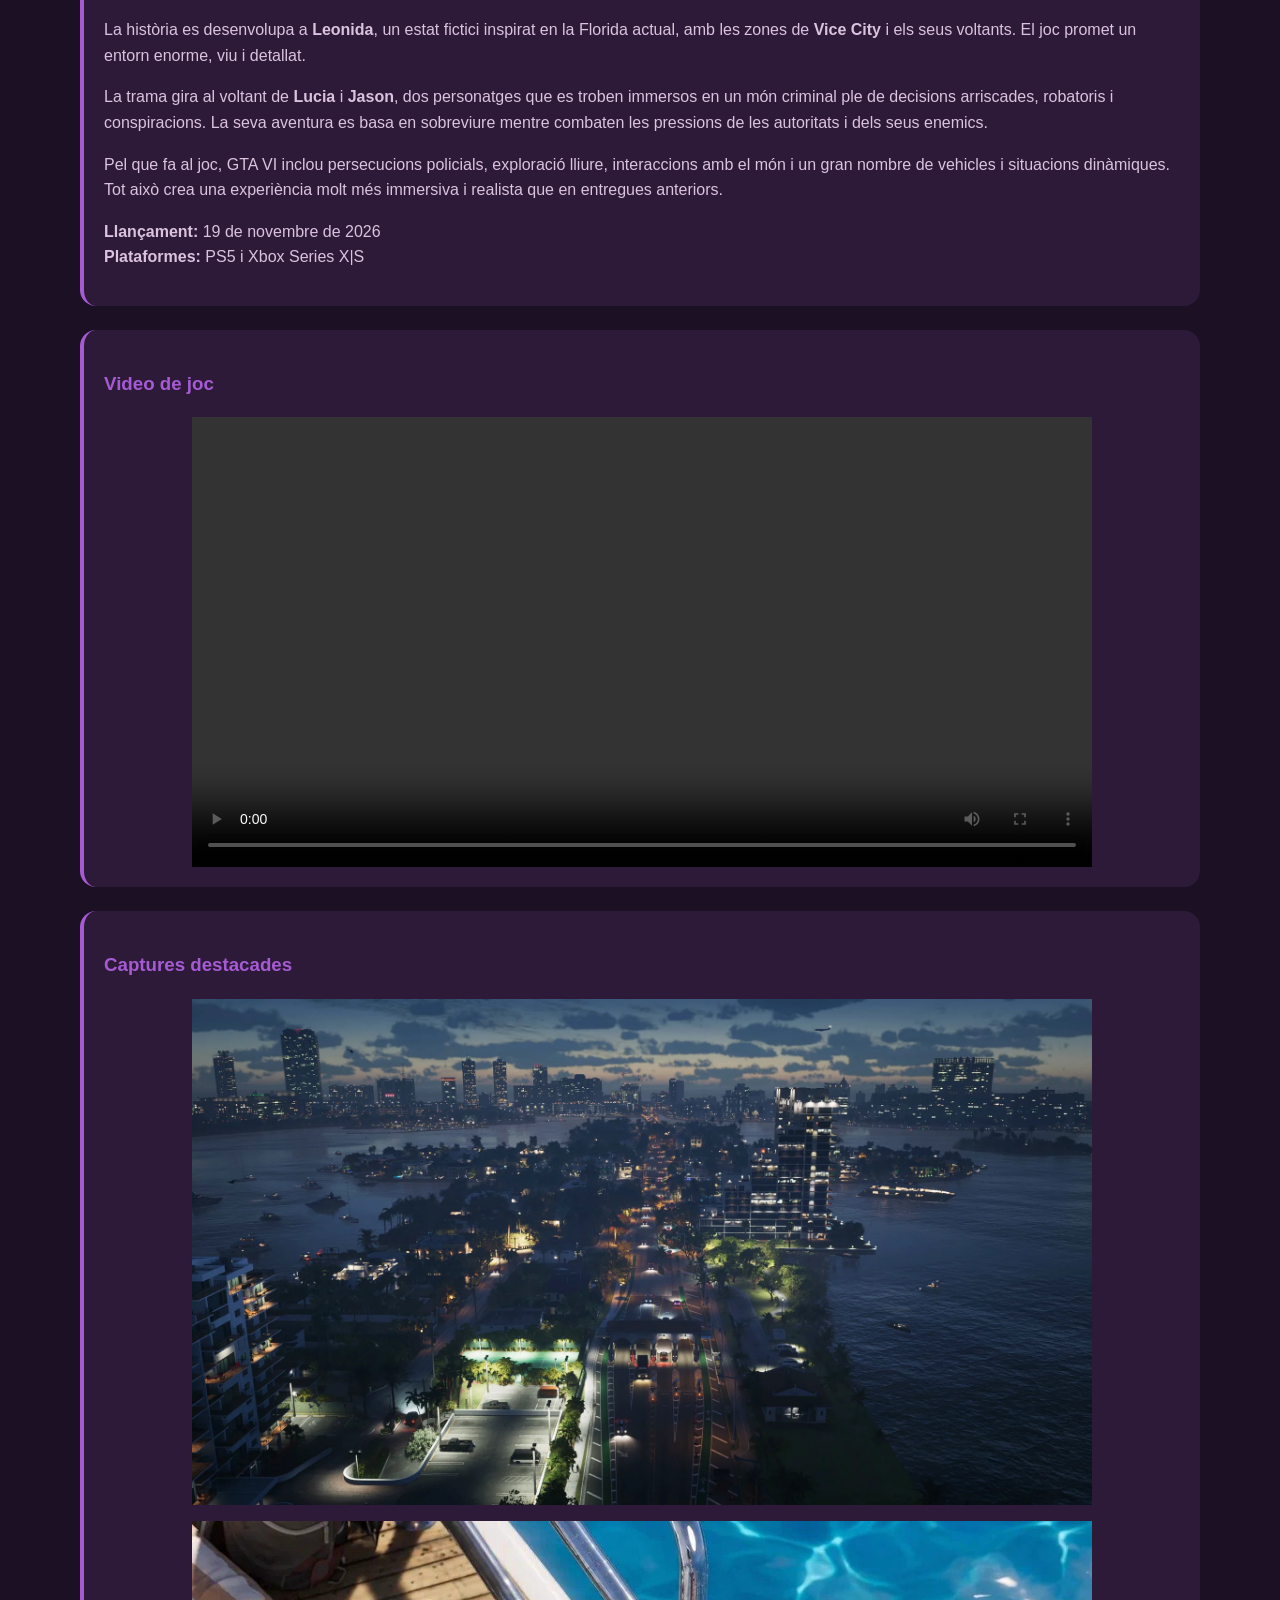
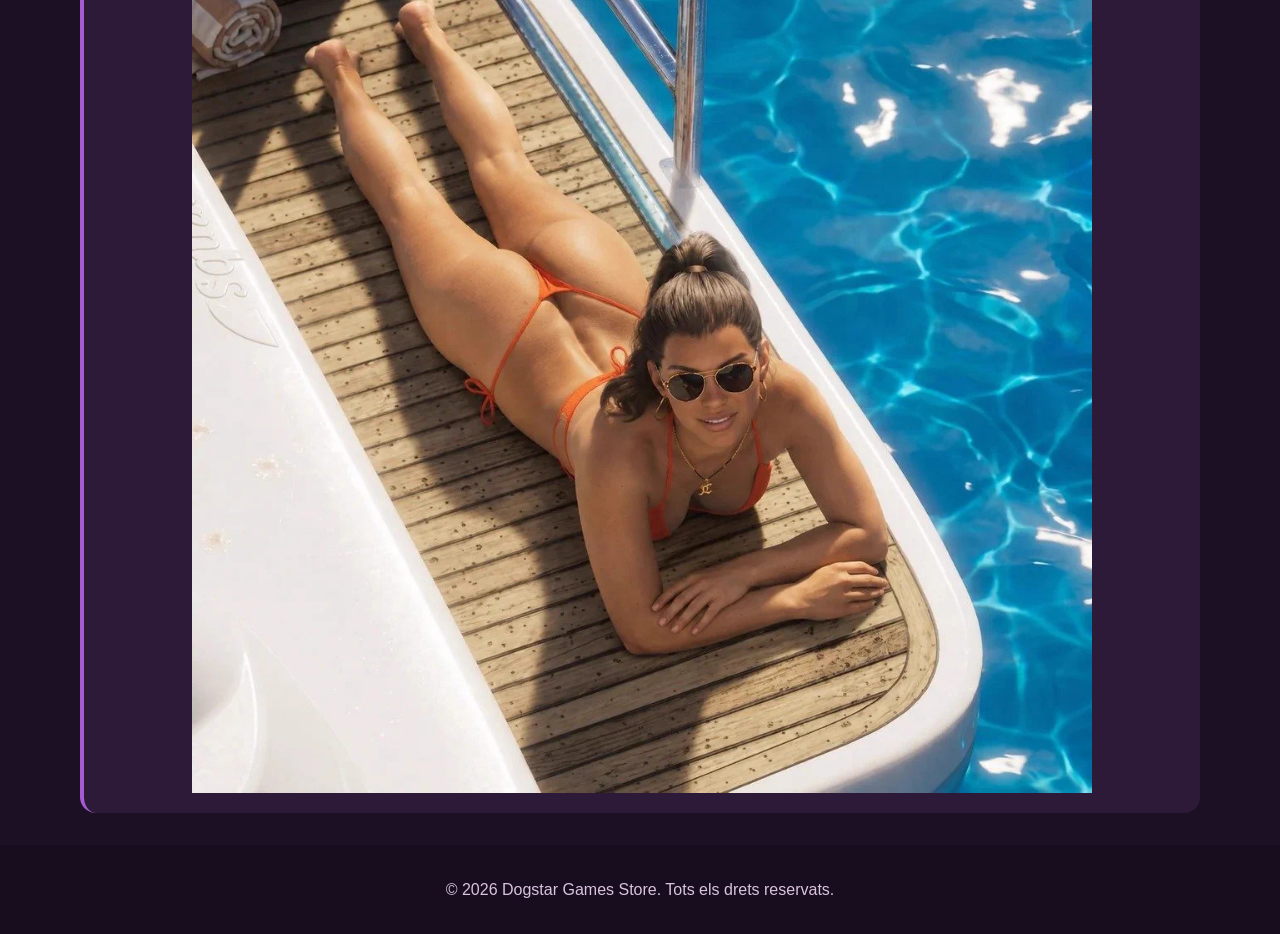
==== commit 6b09223d: ".js de Tema i Cataleg, done" ====
--- a/html/fitxa.html
+++ b/html/fitxa.html
@@ -6,18 +6,19 @@
         <meta name="description" content="Fitxa detallada del joc GTA 6 a Dogstar Games Store">
         <meta name="viewport" content="width=device-width, initial-scale=1.0">
         <link rel="stylesheet" href="../css/estils.css">
-        
+        <script src="../js/tema.js" defer></script>
     </head>
     <body>
         <header class="site-header">
-            <a href="web cataleg videojocs .html" class="logo" aria-label="Anar al catàleg de videojocs">
+            <a href="index.html" class="logo" aria-label="Anar al catàleg de videojocs">
                 <img src="../img/logo dogstar.png" alt="Logo Dogstar Games Store" width="40" height="40">
                 <h1>DOGSTAR GAMES STORE</h1>
             </a>
             <nav class="main-nav">
-                <a href="web cataleg videojocs .html">Catàleg</a>
+                <a href="index.html">Catàleg</a>
                 <a href="fitxa.html">Fitxa</a>
-                <a href="formulari reserva.html">Reserva</a>
+                <a href="reserva.html">Reserva</a>
+                <button id="tema-toggle" class="theme-toggle" aria-label="Canviar tema">☀︎</button>
             </nav>
         </header>
 
@@ -66,24 +67,24 @@
                 <p><strong>Llançament:</strong> 19 de novembre de 2026<br>
                 <strong>Plataformes:</strong> PS5 i Xbox Series X|S</p>
             </section>
-                        <section>
+
+            <section>
                 <h3>Video de joc</h3>
                 <video controls width="900">
                   <source src="../img/GTA VI Launch Trailer.mp4" type="video/mp4">
                 </video>
             </section>
+
             <section>
                 <h3>Captures destacades</h3>
                 <img src="../img/1 Gameplay GTA VI.jpg" alt="Gameplay de GTA 6" width="900" height="500">
                 <p></p>
                 <img src="../img/Lucia Vaixell.jpg" alt="Escena de Vice City a GTA 6" width="900" height="500">
             </section>
-
-
         </main>
 
         <footer>
             <p>&copy; 2026 Dogstar Games Store. Tots els drets reservats.</p>
         </footer>
     </body>
-</html>
+</html>
--- a/css/estils.css
+++ b/css/estils.css
@@ -14,6 +14,7 @@
     --rosaClar: #f6a6d8;
     --text-font: Arial, sans-serif;
     --title-font: "Bebas Neue", Impact, "Arial Narrow Bold", sans-serif;
+    --capcalera: #170d1e;
 }
 
 body {
@@ -22,6 +23,18 @@
     color: var(--text);
     font-family: var(--text-font);
     line-height: 1.6;
+    transition: background-color 0.25s ease, color 0.25s ease;
+}
+
+body.light-mode {
+    --fons: #f9d9ea;
+    --superficie: #fff2f8;
+    --text: #3a1635;
+    --textSuau: #714f6d;
+    --lila: #b34dd4;
+    --rosa: #ee5e9f;
+    --rosaClar: #f7bfd8;
+    --capcalera: #ffa3d4;
 }
 
 .site-header,
@@ -36,7 +49,7 @@
     flex-wrap: wrap;
     gap: 1rem;
     padding: 1rem 5%;
-    background: #170d1e;
+    background: var(--capcalera);
     border-bottom: .25rem solid var(--rosa);
 }
 
@@ -83,7 +96,9 @@
     font-size: 2.5rem;
 }
 
-section {
+/* Les targetes del catàleg són <article>, la resta de blocs són <section> */
+section,
+article {
     margin-bottom: 1.5rem;
     padding: 1.25rem;
     background: var(--superficie);
@@ -91,7 +106,11 @@
     border-radius: 1rem;
 }
 
-.catalog section { margin: 0; border-left-color: var(--rosa); }
+.catalog article { margin: 0; border-left-color: var(--rosa); }
+
+/* Estoc baix: té més pes que .catalog article perquè porta dues classes */
+.catalog .estoc-baix { border-left-color: #e67e22; }
+.esgotat { color: #e74c3c; font-weight: 700; text-transform: uppercase; }
 
 h2 { color: var(--rosa); }
 h3 { color: var(--lila); }
@@ -187,6 +206,26 @@
     color: var(--textSuau);
 }
 
+.platform-badge {
+    display: inline-block;
+    margin-right: .5rem;
+    padding: .25rem .55rem;
+    border-radius: 999px;
+    background: rgba(255, 255, 255, 0.06);
+    border: 1px solid rgba(255, 255, 255, 0.12);
+    color: var(--textSuau);
+    font-size: .78rem;
+    font-weight: 700;
+    line-height: 1.4;
+}
+
+.platform-badge--primary {
+    background: rgba(76, 154, 255, 0.18);
+    border-color: rgba(76, 154, 255, 0.5);
+    color: #b8d7ff;
+    box-shadow: inset 0 0 0 1px rgba(184, 215, 255, 0.15);
+}
+
 .fitxa-table th {
     width: 35%;
     color: var(--text);
@@ -218,15 +257,15 @@
     width: 100%;
     margin: .3rem 0 1rem;
     padding: .65rem;
-    color: #ffffff;
-    background: #2d1a38;
+    color: var(--text);
+    background: var(--superficie);
     border: 1px solid var(--textSuau);
     border-radius: .75rem;
     font: inherit;
 }
 select, option {
-    color: #ffffff;
-    background: #2d1a38;
+    color: var(--text);
+    background: var(--superficie);
 }
 
 button {
@@ -239,14 +278,58 @@
 }
 button:hover { background: var(--rosa); }
 
+.theme-toggle {
+    padding: .5rem .9rem;
+    border-radius: 999px;
+    border: 1px solid rgba(255,255,255,0.18);
+    background: rgba(255,255,255,0.06);
+    color: var(--text);
+    font: inherit;
+    transition: all 0.2s ease;
+}
+
+/* ===== Ajustos del mode clar ===== */
+body.light-mode .theme-toggle {
+    border-color: rgba(140, 42, 92, 0.2);
+    background: rgba(238, 94, 159, 0.2);
+    color: #4a1737;
+}
+
+body.light-mode .fitxa-table th,
+body.light-mode .fitxa-table td {
+    border-bottom-color: rgba(58, 22, 53, 0.15);
+}
+
+body.light-mode .platform-badge {
+    background: rgba(58, 22, 53, 0.06);
+    border-color: rgba(58, 22, 53, 0.2);
+}
+
+body.light-mode .platform-badge--primary {
+    background: rgba(76, 154, 255, 0.15);
+    border-color: rgba(26, 79, 153, 0.5);
+    color: #1a4f99;
+    box-shadow: none;
+}
+
+body.light-mode .rating:not(.rating-pending) {
+    color: #8a5a00;
+    border-color: rgba(138, 90, 0, 0.5);
+    background: rgba(244, 201, 93, 0.3);
+}
+
+body.light-mode .logo h1 {
+    color: var(--text);
+}
+
 footer {
     padding: 1rem;
-    color: #fff;
-    background: #170d1e;
+    color: var(--text);
+    background: var(--capcalera);
     text-align: center;
 }
 
 @media (max-width: 40rem) {
     .site-header { align-items: flex-start; flex-direction: column; }
     .catalog { grid-template-columns: 1fr; }
-}
+}
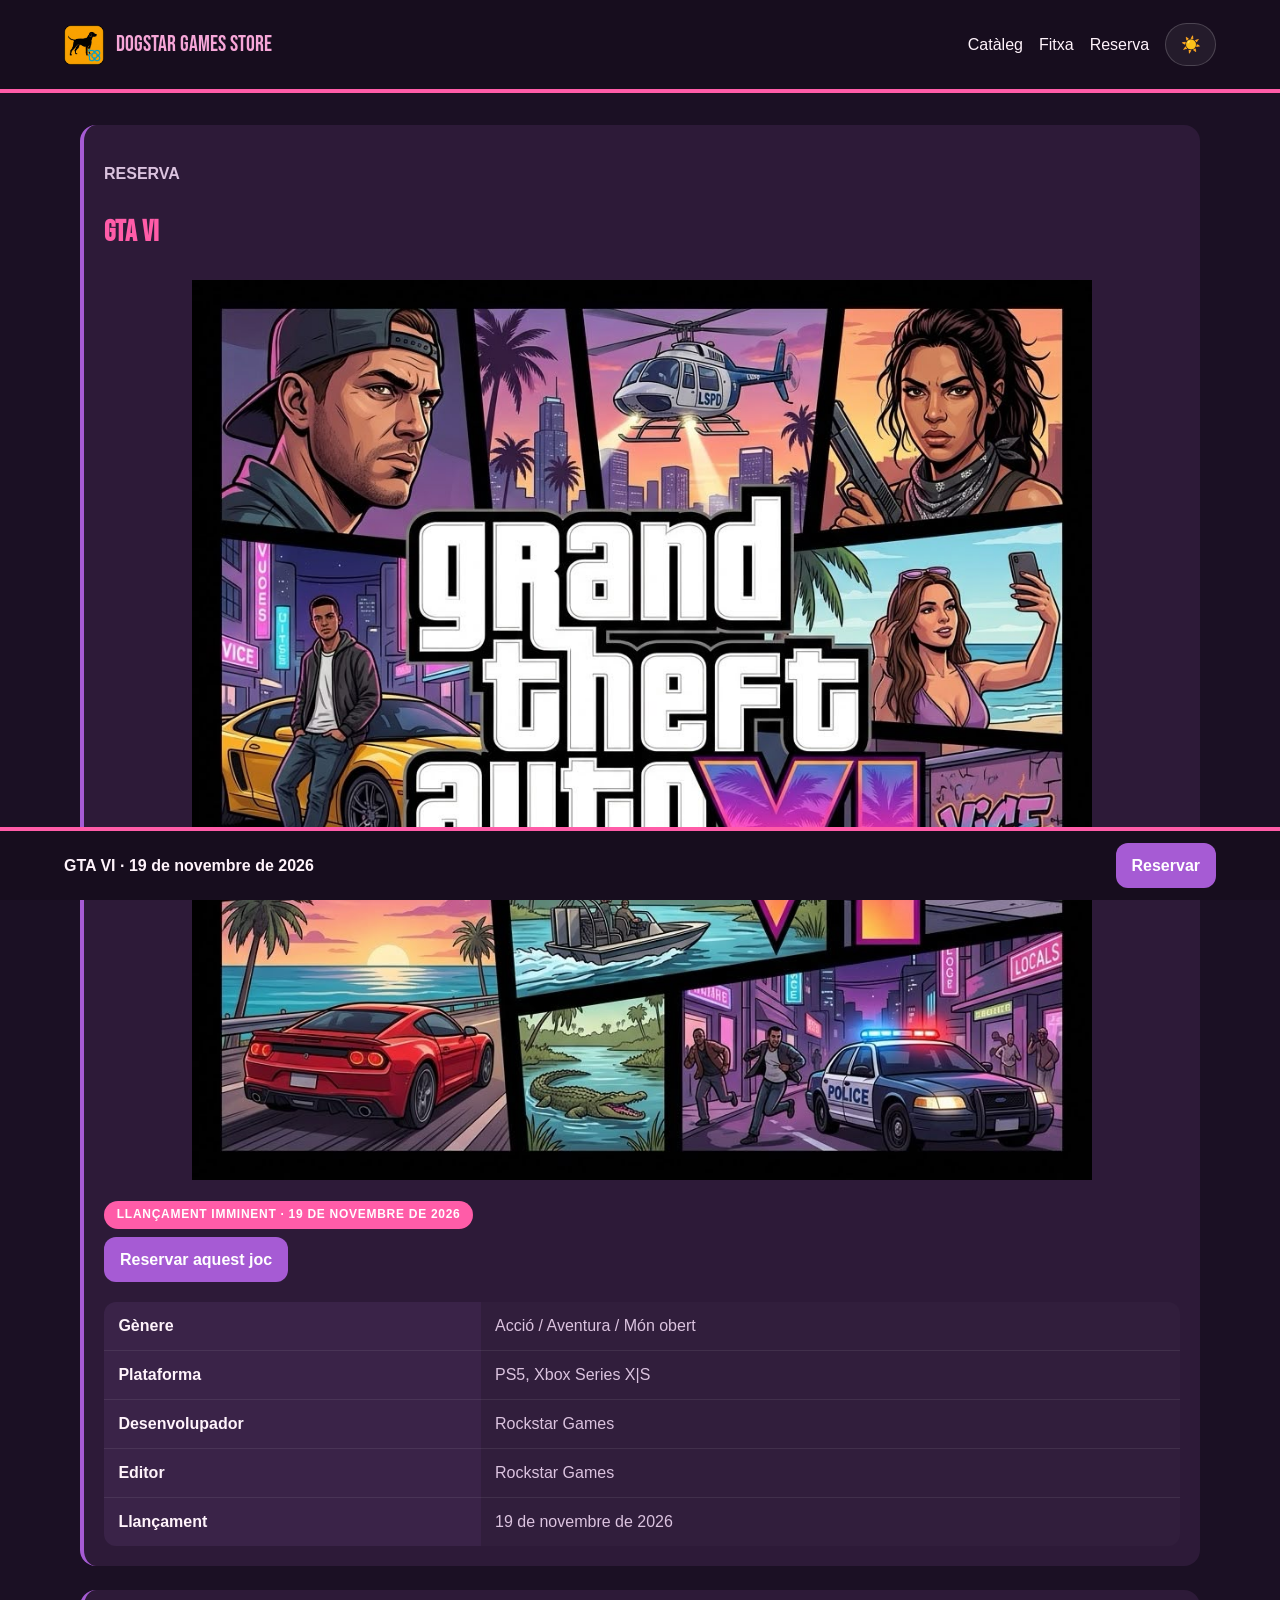
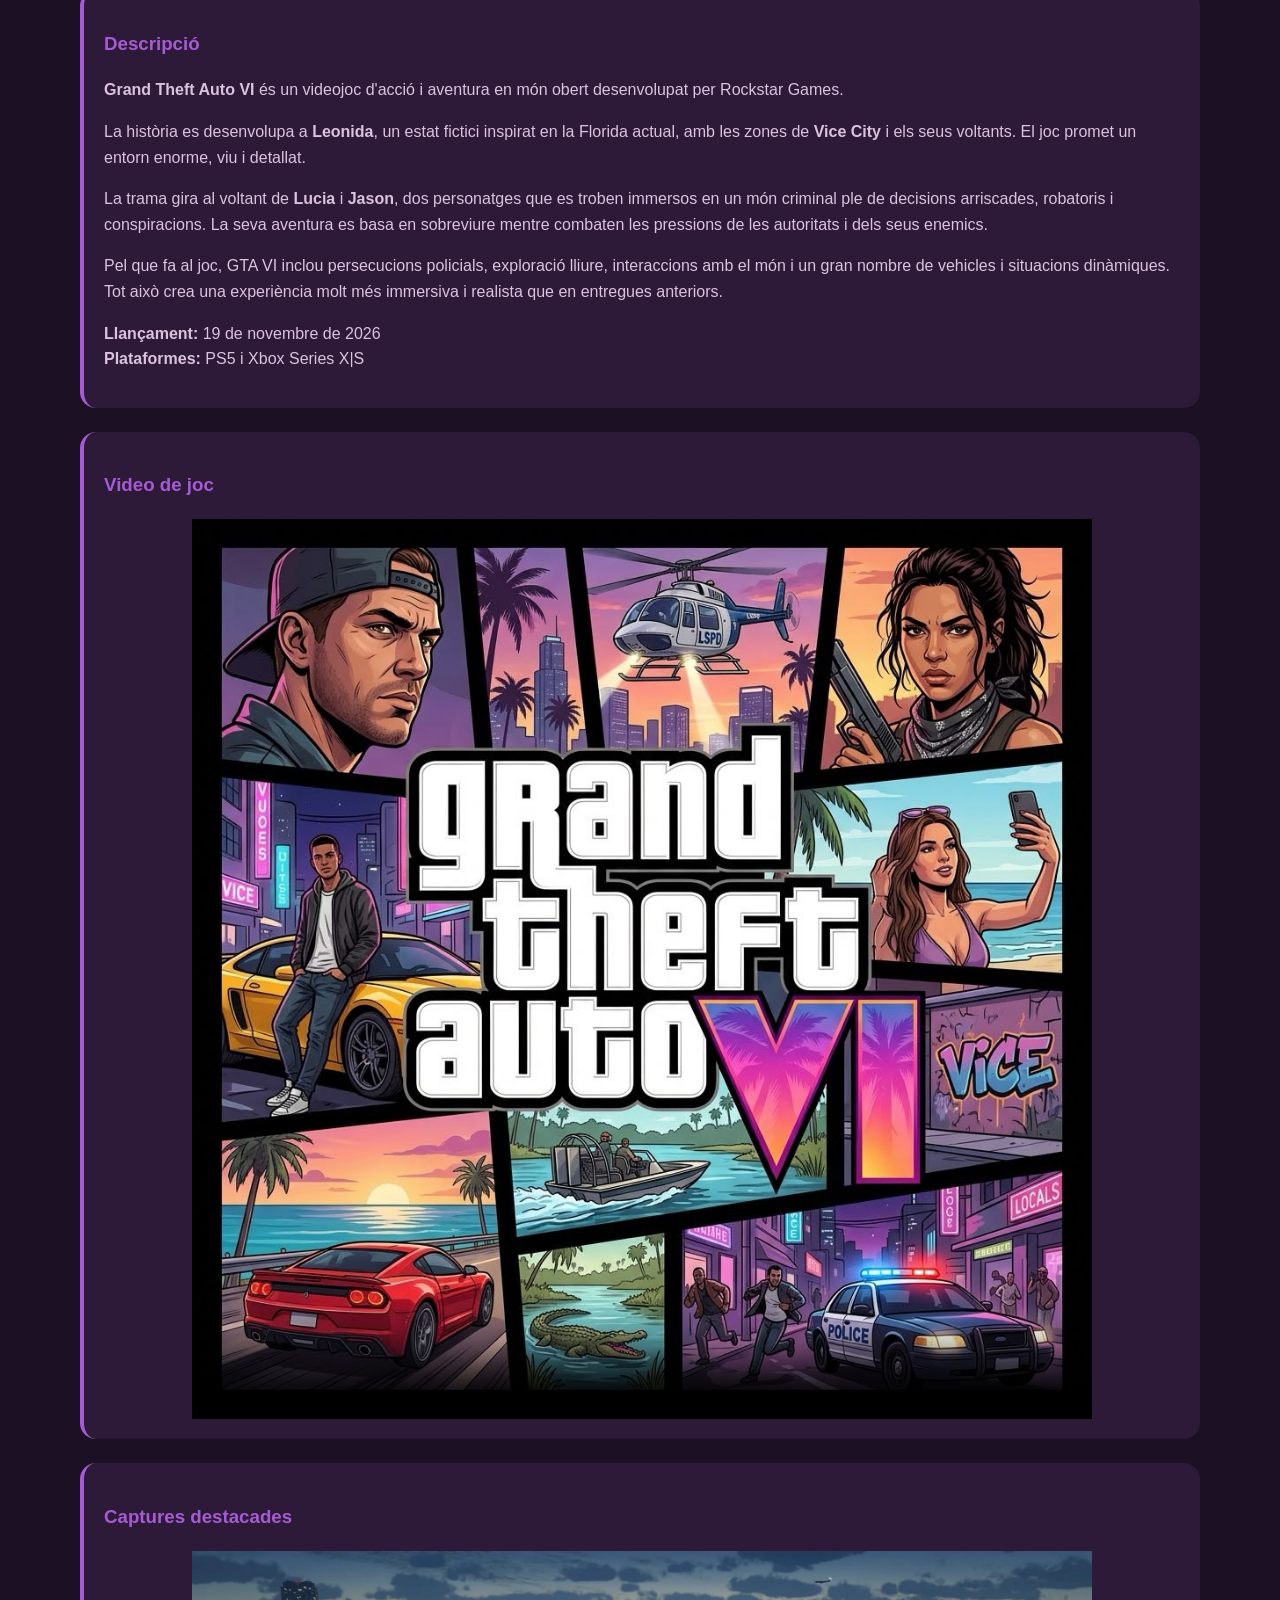
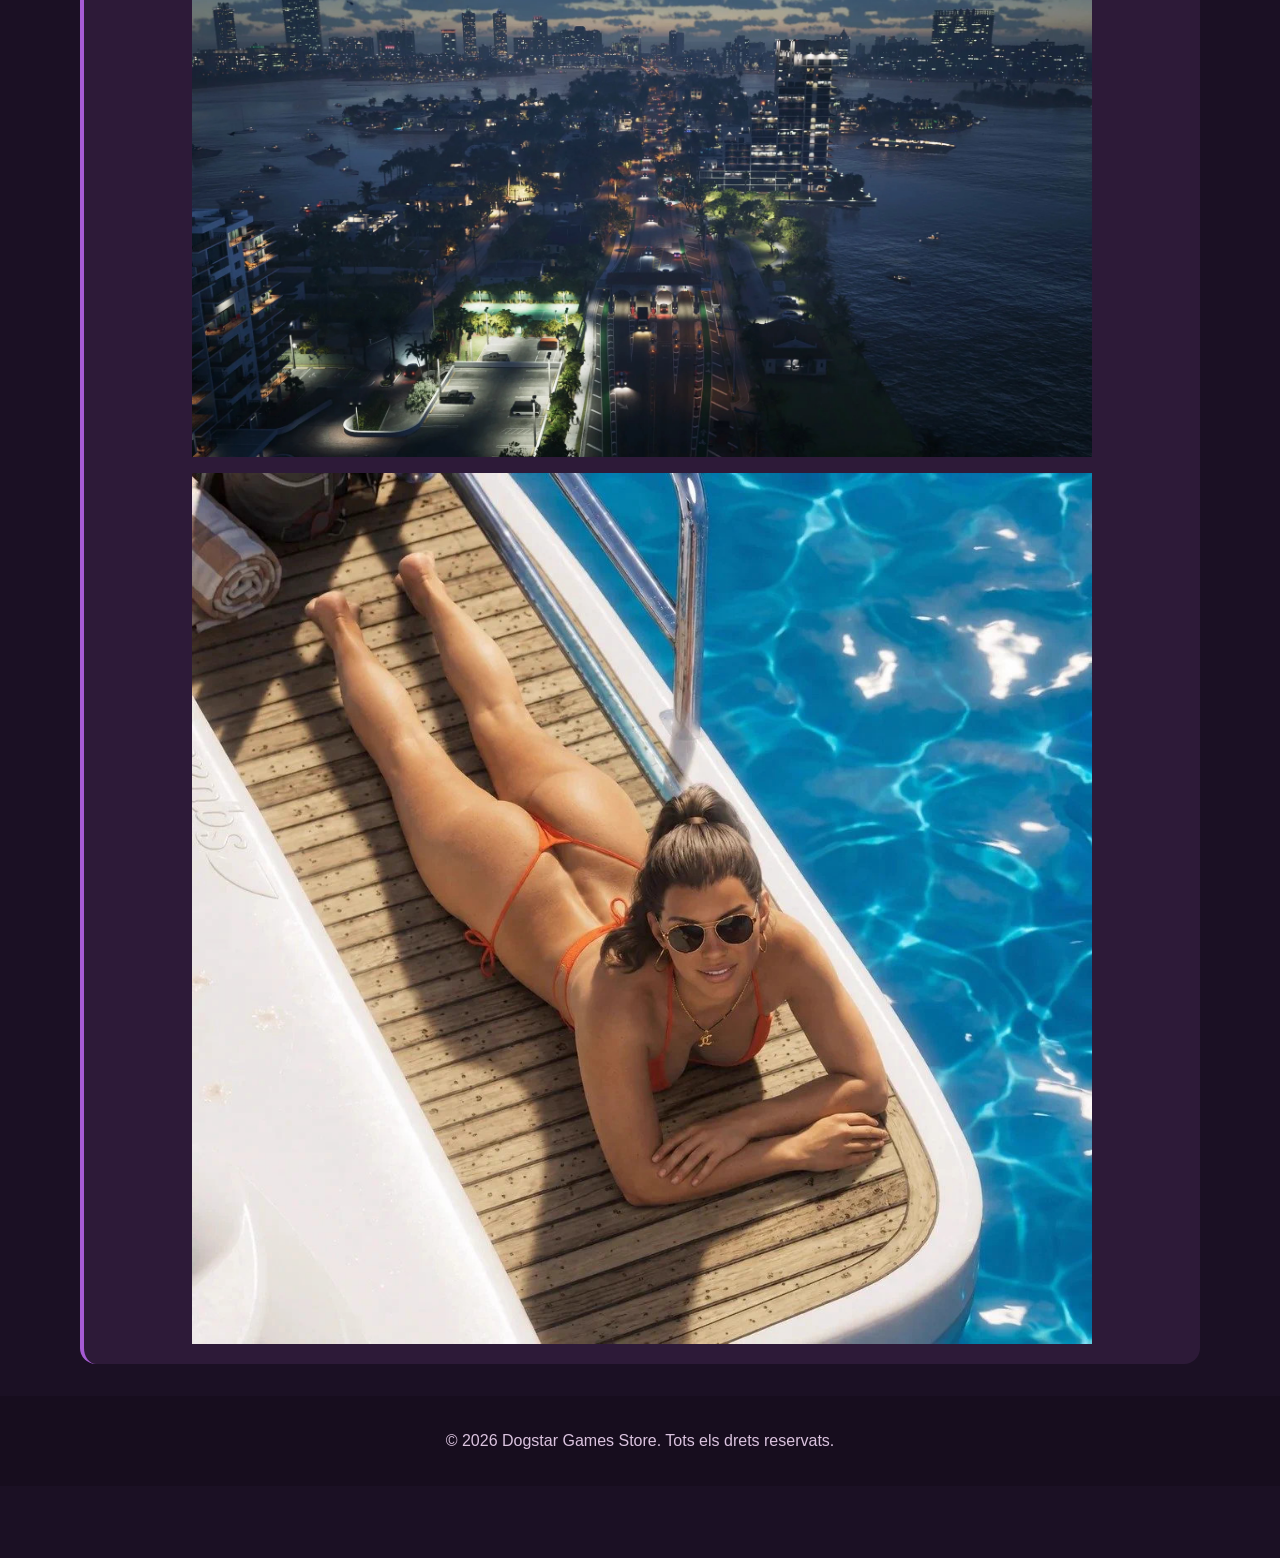
==== commit 2cc7bbc2: "RA3: catàleg dinàmic, filtres, formulari i mode fosc" ====
--- a/html/fitxa.html
+++ b/html/fitxa.html
@@ -1,90 +1,122 @@
 <!DOCTYPE html>
 <html lang="ca">
-    <head>
-        <meta charset="UTF-8">
-        <title>GTA VI | Dogstar Games Store</title>
-        <meta name="description" content="Fitxa detallada del joc GTA 6 a Dogstar Games Store">
-        <meta name="viewport" content="width=device-width, initial-scale=1.0">
-        <link rel="stylesheet" href="../css/estils.css">
-        <script src="../js/tema.js" defer></script>
-    </head>
-    <body>
-        <header class="site-header">
-            <a href="index.html" class="logo" aria-label="Anar al catàleg de videojocs">
-                <img src="../img/logo dogstar.png" alt="Logo Dogstar Games Store" width="40" height="40">
-                <h1>DOGSTAR GAMES STORE</h1>
-            </a>
-            <nav class="main-nav">
-                <a href="index.html">Catàleg</a>
-                <a href="fitxa.html">Fitxa</a>
-                <a href="reserva.html">Reserva</a>
-                <button id="tema-toggle" class="theme-toggle" aria-label="Canviar tema">☀︎</button>
-            </nav>
-        </header>
 
-        <main id="fitxa">
-            <section>
-                <p><strong>RESERVA</strong></p>
-                <h2><strong>GTA VI</strong></h2>
-                <img src="../img/GTA VI.jpg" alt="Portada de GTA 6" width="900" height="500">
-                <table class="fitxa-table" aria-label="Informació técnica del joc">
-                    <tbody>
-                        <tr>
-                            <th scope="row">Gènere</th>
-                            <td>Acció / Aventura / Món obert</td>
-                        </tr>
-                        <tr>
-                            <th scope="row">Plataforma</th>
-                            <td>PS5, Xbox Series X|S</td>
-                        </tr>
-                        <tr>
-                            <th scope="row">Desenvolupador</th>
-                            <td>Rockstar Games</td>
-                        </tr>
-                        <tr>
-                            <th scope="row">Editor</th>
-                            <td>Rockstar Games</td>
-                        </tr>
-                        <tr>
-                            <th scope="row">Llançament</th>
-                            <td>19 de novembre de 2026</td>
-                        </tr>
-                    </tbody>
-                </table>
-            </section>
+<head>
+    <meta charset="UTF-8">
+    <title>GTA VI | Dogstar Games Store</title>
+    <meta name="description" content="Fitxa detallada del joc GTA 6 a Dogstar Games Store">
+    <meta name="viewport" content="width=device-width, initial-scale=1.0">
+    <link rel="stylesheet" href="../css/estils.css">
+    <script src="../js/compteenrere.js" defer></script>
+    <script src="../js/fitxa.js" defer></script>
+    <script src="../js/tema.js" defer></script>
+</head>
 
-            <section>
-                <h3>Descripció</h3>
+<body>
+    <header class="site-header">
+        <a href="index.html" class="logo" aria-label="Anar al catàleg de videojocs">
+            <img src="../img/logo dogstar.png" alt="Logo Dogstar Games Store" width="40" height="40">
+            <h1>DOGSTAR GAMES STORE</h1>
+        </a>
+        <nav class="main-nav">
+            <a href="index.html">Catàleg</a>
+            <a href="fitxa.html">Fitxa</a>
+            <a href="reserva.html">Reserva</a>
+            <button id="tema-toggle" class="theme-toggle" aria-label="Canviar tema">☀️</button>
+        </nav>
+    </header>
 
-                <p><strong>Grand Theft Auto VI</strong> és un videojoc d'acció i aventura en món obert desenvolupat per Rockstar Games.</p>
+    <main id="fitxa">
+        <section>
+            <p><strong>RESERVA</strong></p>
+            <h2><strong>GTA VI</strong></h2>
+            <img src="../img/GTA VI.jpg" alt="Portada de GTA 6" width="900" height="500">
 
-                <p>La història es desenvolupa a <strong>Leonida</strong>, un estat fictici inspirat en la Florida actual, amb les zones de <strong>Vice City</strong> i els seus voltants. El joc promet un entorn enorme, viu i detallat.</p>
+            <div class="fitxa-llancament">
+                <p class="etiqueta-llancament">Llançament imminent · 19 de novembre de 2026</p>
+                <div id="compte-fitxa"></div>
+                <a class="boto-reservar" href="reserva.html?joc=GTA%20VI">Reservar aquest joc</a>
+            </div>
 
-                <p>La trama gira al voltant de <strong>Lucia</strong> i <strong>Jason</strong>, dos personatges que es troben immersos en un món criminal ple de decisions arriscades, robatoris i conspiracions. La seva aventura es basa en sobreviure mentre combaten les pressions de les autoritats i dels seus enemics.</p>
+            <table class="fitxa-table" aria-label="Informació técnica del joc">
+                <tbody>
+                    <tr>
+                        <th scope="row">Gènere</th>
+                        <td>Acció / Aventura / Món obert</td>
+                    </tr>
+                    <tr>
+                        <th scope="row">Plataforma</th>
+                        <td>PS5, Xbox Series X|S</td>
+                    </tr>
+                    <tr>
+                        <th scope="row">Desenvolupador</th>
+                        <td>Rockstar Games</td>
+                    </tr>
+                    <tr>
+                        <th scope="row">Editor</th>
+                        <td>Rockstar Games</td>
+                    </tr>
+                    <tr>
+                        <th scope="row">Llançament</th>
+                        <td>19 de novembre de 2026</td>
+                    </tr>
+                </tbody>
+            </table>
+        </section>
 
-                <p>Pel que fa al joc, GTA VI inclou persecucions policials, exploració lliure, interaccions amb el món i un gran nombre de vehicles i situacions dinàmiques. Tot això crea una experiència molt més immersiva i realista que en entregues anteriors.</p>
+        <section>
+            <h3>Descripció</h3>
 
-                <p><strong>Llançament:</strong> 19 de novembre de 2026<br>
-                <strong>Plataformes:</strong> PS5 i Xbox Series X|S</p>
-            </section>
+            <p><strong>Grand Theft Auto VI</strong> és un videojoc d'acció i aventura en món obert desenvolupat per
+                Rockstar Games.</p>
 
-            <section>
-                <h3>Video de joc</h3>
-                <video controls width="900">
-                  <source src="../img/GTA VI Launch Trailer.mp4" type="video/mp4">
-                </video>
-            </section>
+            <p>La història es desenvolupa a <strong>Leonida</strong>, un estat fictici inspirat en la Florida actual,
+                amb les zones de <strong>Vice City</strong> i els seus voltants. El joc promet un entorn enorme, viu i
+                detallat.</p>
 
-            <section>
-                <h3>Captures destacades</h3>
-                <img src="../img/1 Gameplay GTA VI.jpg" alt="Gameplay de GTA 6" width="900" height="500">
-                <p></p>
-                <img src="../img/Lucia Vaixell.jpg" alt="Escena de Vice City a GTA 6" width="900" height="500">
-            </section>
-        </main>
+            <p>La trama gira al voltant de <strong>Lucia</strong> i <strong>Jason</strong>, dos personatges que es
+                troben immersos en un món criminal ple de decisions arriscades, robatoris i conspiracions. La seva
+                aventura es basa en sobreviure mentre combaten les pressions de les autoritats i dels seus enemics.</p>
 
-        <footer>
-            <p>&copy; 2026 Dogstar Games Store. Tots els drets reservats.</p>
-        </footer>
-    </body>
+            <p>Pel que fa al joc, GTA VI inclou persecucions policials, exploració lliure, interaccions amb el món i un
+                gran nombre de vehicles i situacions dinàmiques. Tot això crea una experiència molt més immersiva i
+                realista que en entregues anteriors.</p>
+
+            <p><strong>Llançament:</strong> 19 de novembre de 2026<br>
+                <strong>Plataformes:</strong> PS5 i Xbox Series X|S
+            </p>
+        </section>
+
+        <section>
+            <h3>Video de joc</h3>
+            <video controls width="900" poster="../img/GTA VI.jpg" preload="none">
+                <source src="../img/GTA VI Launch Trailer.mp4" type="video/mp4">
+            </video>
+        </section>
+
+        <section>
+            <h3>Captures destacades</h3>
+            <img class="captura" tabindex="0" role="button" src="../img/1 Gameplay GTA VI.jpg" alt="Gameplay de GTA 6"
+                title="Clica per ampliar" width="900" height="500">
+            <p></p>
+            <img class="captura" tabindex="0" role="button" src="../img/Lucia Vaixell.jpg"
+                alt="Escena de Vice City a GTA 6" title="Clica per ampliar" width="900" height="500">
+        </section>
+    </main>
+
+    <div id="visor" class="visor ocult">
+        <button type="button" class="tanca-visor" aria-label="Tancar">✕</button>
+        <img id="visor-imatge" alt="">
+    </div>
+
+    <div class="barra-reserva">
+        <span>GTA VI · 19 de novembre de 2026</span>
+        <a class="boto-reservar" href="reserva.html?joc=GTA%20VI">Reservar</a>
+    </div>
+
+    <footer>
+        <p>&copy; 2026 Dogstar Games Store. Tots els drets reservats.</p>
+    </footer>
+</body>
+
 </html>
--- a/css/estils.css
+++ b/css/estils.css
@@ -15,6 +15,7 @@
     --text-font: Arial, sans-serif;
     --title-font: "Bebas Neue", Impact, "Arial Narrow Bold", sans-serif;
     --capcalera: #170d1e;
+    --error: #ff6b6b;
 }
 
 body {
@@ -35,6 +36,7 @@
     --rosa: #ee5e9f;
     --rosaClar: #f7bfd8;
     --capcalera: #ffa3d4;
+    --error: #c0392b;
 }
 
 .site-header,
@@ -70,10 +72,25 @@
     background: transparent;
 }
 
-.logo h1 { color: var(--rosaClar); font: 1.4rem var(--title-font); text-transform: uppercase; }
-.main-nav { flex-wrap: wrap; gap: 1rem; }
-.main-nav a { color: var(--text); text-decoration: none; }
-.main-nav a:hover { color: var(--rosaClar); }
+.logo h1 {
+    color: var(--rosaClar);
+    font: 1.4rem var(--title-font);
+    text-transform: uppercase;
+}
+
+.main-nav {
+    flex-wrap: wrap;
+    gap: 1rem;
+}
+
+.main-nav a {
+    color: var(--text);
+    text-decoration: none;
+}
+
+.main-nav a:hover {
+    color: var(--rosaClar);
+}
 
 main {
     width: 90%;
@@ -81,7 +98,9 @@
     margin: 2rem auto;
 }
 
-#reserva { max-width: 42rem; }
+#reserva {
+    max-width: 42rem;
+}
 
 .catalog {
     display: grid;
@@ -96,7 +115,6 @@
     font-size: 2.5rem;
 }
 
-/* Les targetes del catàleg són <article>, la resta de blocs són <section> */
 section,
 article {
     margin-bottom: 1.5rem;
@@ -106,22 +124,43 @@
     border-radius: 1rem;
 }
 
-.catalog article { margin: 0; border-left-color: var(--rosa); }
-
-/* Estoc baix: té més pes que .catalog article perquè porta dues classes */
-.catalog .estoc-baix { border-left-color: #e67e22; }
-.esgotat { color: #e74c3c; font-weight: 700; text-transform: uppercase; }
-
-h2 { color: var(--rosa); }
-h3 { color: var(--lila); }
+.catalog article {
+    margin: 0;
+    border-left-color: var(--rosa);
+}
+
+.catalog .estoc-baix {
+    border-left-color: #e67e22;
+}
+
+.esgotat {
+    color: #e74c3c;
+    font-weight: 700;
+    text-transform: uppercase;
+}
+
+h2 {
+    color: var(--rosa);
+}
+
+h3 {
+    color: var(--lila);
+}
+
 h2 {
     font-family: var(--title-font);
     font-size: 1.8rem;
     font-weight: normal;
     text-transform: uppercase;
 }
-p { color: var(--textSuau); }
-.catalog h3 { color: var(--textSuau); }
+
+p {
+    color: var(--textSuau);
+}
+
+.catalog h3 {
+    color: var(--textSuau);
+}
 
 .game-header {
     display: flex;
@@ -238,8 +277,18 @@
     border-bottom: 0;
 }
 
-img, video { max-width: 100%; height: auto; }
-.catalog img { display: block; width: auto; margin: .5rem auto; }
+img,
+video {
+    max-width: 100%;
+    height: auto;
+}
+
+.catalog img {
+    display: block;
+    width: auto;
+    margin: .5rem auto;
+}
+
 #fitxa img,
 #fitxa video {
     display: block;
@@ -253,7 +302,10 @@
     border-top: .25rem solid var(--rosaClar);
     border-radius: 1rem;
 }
-input:not([type="checkbox"]), select, textarea {
+
+input:not([type="checkbox"]),
+select,
+textarea {
     width: 100%;
     margin: .3rem 0 1rem;
     padding: .65rem;
@@ -263,7 +315,9 @@
     border-radius: .75rem;
     font: inherit;
 }
-select, option {
+
+select,
+option {
     color: var(--text);
     background: var(--superficie);
 }
@@ -276,19 +330,21 @@
     border-radius: .75rem;
     cursor: pointer;
 }
-button:hover { background: var(--rosa); }
+
+button:hover {
+    background: var(--rosa);
+}
 
 .theme-toggle {
     padding: .5rem .9rem;
     border-radius: 999px;
-    border: 1px solid rgba(255,255,255,0.18);
-    background: rgba(255,255,255,0.06);
+    border: 1px solid rgba(255, 255, 255, 0.18);
+    background: rgba(255, 255, 255, 0.06);
     color: var(--text);
     font: inherit;
     transition: all 0.2s ease;
 }
 
-/* ===== Ajustos del mode clar ===== */
 body.light-mode .theme-toggle {
     border-color: rgba(140, 42, 92, 0.2);
     background: rgba(238, 94, 159, 0.2);
@@ -322,6 +378,277 @@
     color: var(--text);
 }
 
+.missatge-error {
+    margin: 0 0 1rem;
+    color: var(--error);
+    font-size: .9rem;
+    font-weight: 700;
+}
+
+form .camp-error {
+    border-color: var(--error);
+}
+
+#comptador-comentaris {
+    margin: 0 0 1rem;
+    font-size: .85rem;
+}
+
+#resum article {
+    margin-top: 1.5rem;
+    border-left-color: var(--rosa);
+}
+
+.ocult {
+    display: none;
+}
+
+.filtres {
+    display: grid;
+    grid-template-columns: repeat(auto-fit, minmax(12rem, 1fr));
+    gap: 1rem;
+    align-items: end;
+    margin: 1rem 0;
+}
+
+.filtre label {
+    display: block;
+    color: var(--textSuau);
+    font-weight: 700;
+}
+
+.filtres input:not([type="checkbox"]),
+.filtres select {
+    margin: .3rem 0 0;
+}
+
+.filtre-casella label {
+    display: flex;
+    align-items: center;
+    gap: .5rem;
+    padding-bottom: .65rem;
+}
+
+.boto-secundari {
+    color: var(--text);
+    background: transparent;
+    border: 1px solid var(--lila);
+}
+
+.boto-secundari:hover {
+    color: #fff;
+    background: var(--lila);
+}
+
+#comptador {
+    margin: 0 0 1rem;
+}
+
+#missatge-buit {
+    margin: 0 0 1rem;
+    font-weight: 700;
+}
+
+.accions {
+    display: flex;
+    align-items: center;
+    gap: .75rem;
+    margin-top: 1rem;
+}
+
+.boto-reservar {
+    display: inline-block;
+    padding: .6rem 1rem;
+    color: #fff;
+    background: var(--lila);
+    border-radius: .75rem;
+    font-weight: 700;
+    text-decoration: none;
+}
+
+.boto-reservar:hover {
+    background: var(--rosa);
+}
+
+.boto-avisa {
+    color: var(--text);
+    background: transparent;
+    border: 1px solid var(--lila);
+}
+
+.boto-avisa:hover {
+    color: #fff;
+    background: var(--lila);
+}
+
+.ultimes-unitats {
+    color: #e67e22;
+    font-weight: 700;
+}
+
+.favorit {
+    padding: .3rem .65rem;
+    color: var(--rosa);
+    background: transparent;
+    border: 1px solid var(--lila);
+    font-size: 1.4rem;
+    line-height: 1;
+}
+
+.favorit:hover {
+    color: var(--rosa);
+    background: transparent;
+    border-color: var(--rosa);
+}
+
+.favorit.activat,
+.favorit.activat:hover {
+    color: #fff;
+    background: var(--rosa);
+    border-color: var(--rosa);
+}
+
+.catalog .targeta-destacada {
+    grid-column: 1 / -1;
+    display: flex;
+    flex-wrap: wrap;
+    gap: 1.5rem;
+    align-items: center;
+    background: linear-gradient(135deg, var(--superficie), var(--fons));
+    border-left-width: .5rem;
+    box-shadow: 0 0 0 1px var(--rosa);
+}
+
+@media (min-width: 60rem) {
+    .catalog .targeta-destacada {
+        grid-column: span 3;
+    }
+}
+
+.destacada-imatge {
+    flex: 0 1 14rem;
+}
+
+.destacada-info {
+    flex: 1 1 20rem;
+    min-width: 0;
+}
+
+.destacada-imatge img {
+    width: 100%;
+    height: auto;
+    margin: 0;
+}
+
+.etiqueta-llancament {
+    display: inline-block;
+    margin: 0 0 .5rem;
+    padding: .3rem .8rem;
+    color: #fff;
+    background: var(--rosa);
+    border-radius: 999px;
+    font-size: .75rem;
+    font-weight: 700;
+    letter-spacing: .06em;
+    text-transform: uppercase;
+}
+
+.compte-enrere {
+    display: flex;
+    flex-wrap: wrap;
+    gap: .75rem;
+    margin: 1rem 0;
+    color: var(--rosa);
+    font-weight: 700;
+}
+
+.compte-caixa {
+    min-width: 4.5rem;
+    padding: .6rem .8rem;
+    text-align: center;
+    background: var(--fons);
+    border: 1px solid var(--rosa);
+    border-radius: .75rem;
+}
+
+.compte-valor {
+    display: block;
+    color: var(--rosa);
+    font-family: var(--title-font);
+    font-size: 2rem;
+    line-height: 1;
+}
+
+.compte-etiqueta {
+    display: block;
+    margin-top: .25rem;
+    color: var(--textSuau);
+    font-size: .7rem;
+    letter-spacing: .08em;
+    text-transform: uppercase;
+}
+
+.fitxa-llancament {
+    margin: 1.25rem 0;
+}
+
+.captura {
+    cursor: zoom-in;
+}
+
+.visor {
+    position: fixed;
+    inset: 0;
+    z-index: 100;
+    display: flex;
+    align-items: center;
+    justify-content: center;
+    padding: 1rem;
+    background: rgba(0, 0, 0, 0.88);
+}
+
+.visor.ocult {
+    display: none;
+}
+
+.visor img {
+    width: auto;
+    max-width: 95vw;
+    max-height: 90vh;
+    border-radius: .75rem;
+}
+
+.tanca-visor {
+    position: absolute;
+    top: 1rem;
+    right: 1rem;
+    font-size: 1.2rem;
+}
+
+.barra-reserva {
+    position: fixed;
+    right: 0;
+    bottom: 0;
+    left: 0;
+    z-index: 50;
+    display: flex;
+    align-items: center;
+    justify-content: space-between;
+    gap: 1rem;
+    padding: .75rem 5%;
+    background: var(--capcalera);
+    border-top: .25rem solid var(--rosa);
+}
+
+.barra-reserva span {
+    color: var(--text);
+    font-weight: 700;
+}
+
+.barra-reserva+footer {
+    margin-bottom: 4.5rem;
+}
+
 footer {
     padding: 1rem;
     color: var(--text);
@@ -330,6 +657,12 @@
 }
 
 @media (max-width: 40rem) {
-    .site-header { align-items: flex-start; flex-direction: column; }
-    .catalog { grid-template-columns: 1fr; }
+    .site-header {
+        align-items: flex-start;
+        flex-direction: column;
+    }
+
+    .catalog {
+        grid-template-columns: 1fr;
+    }
 }
